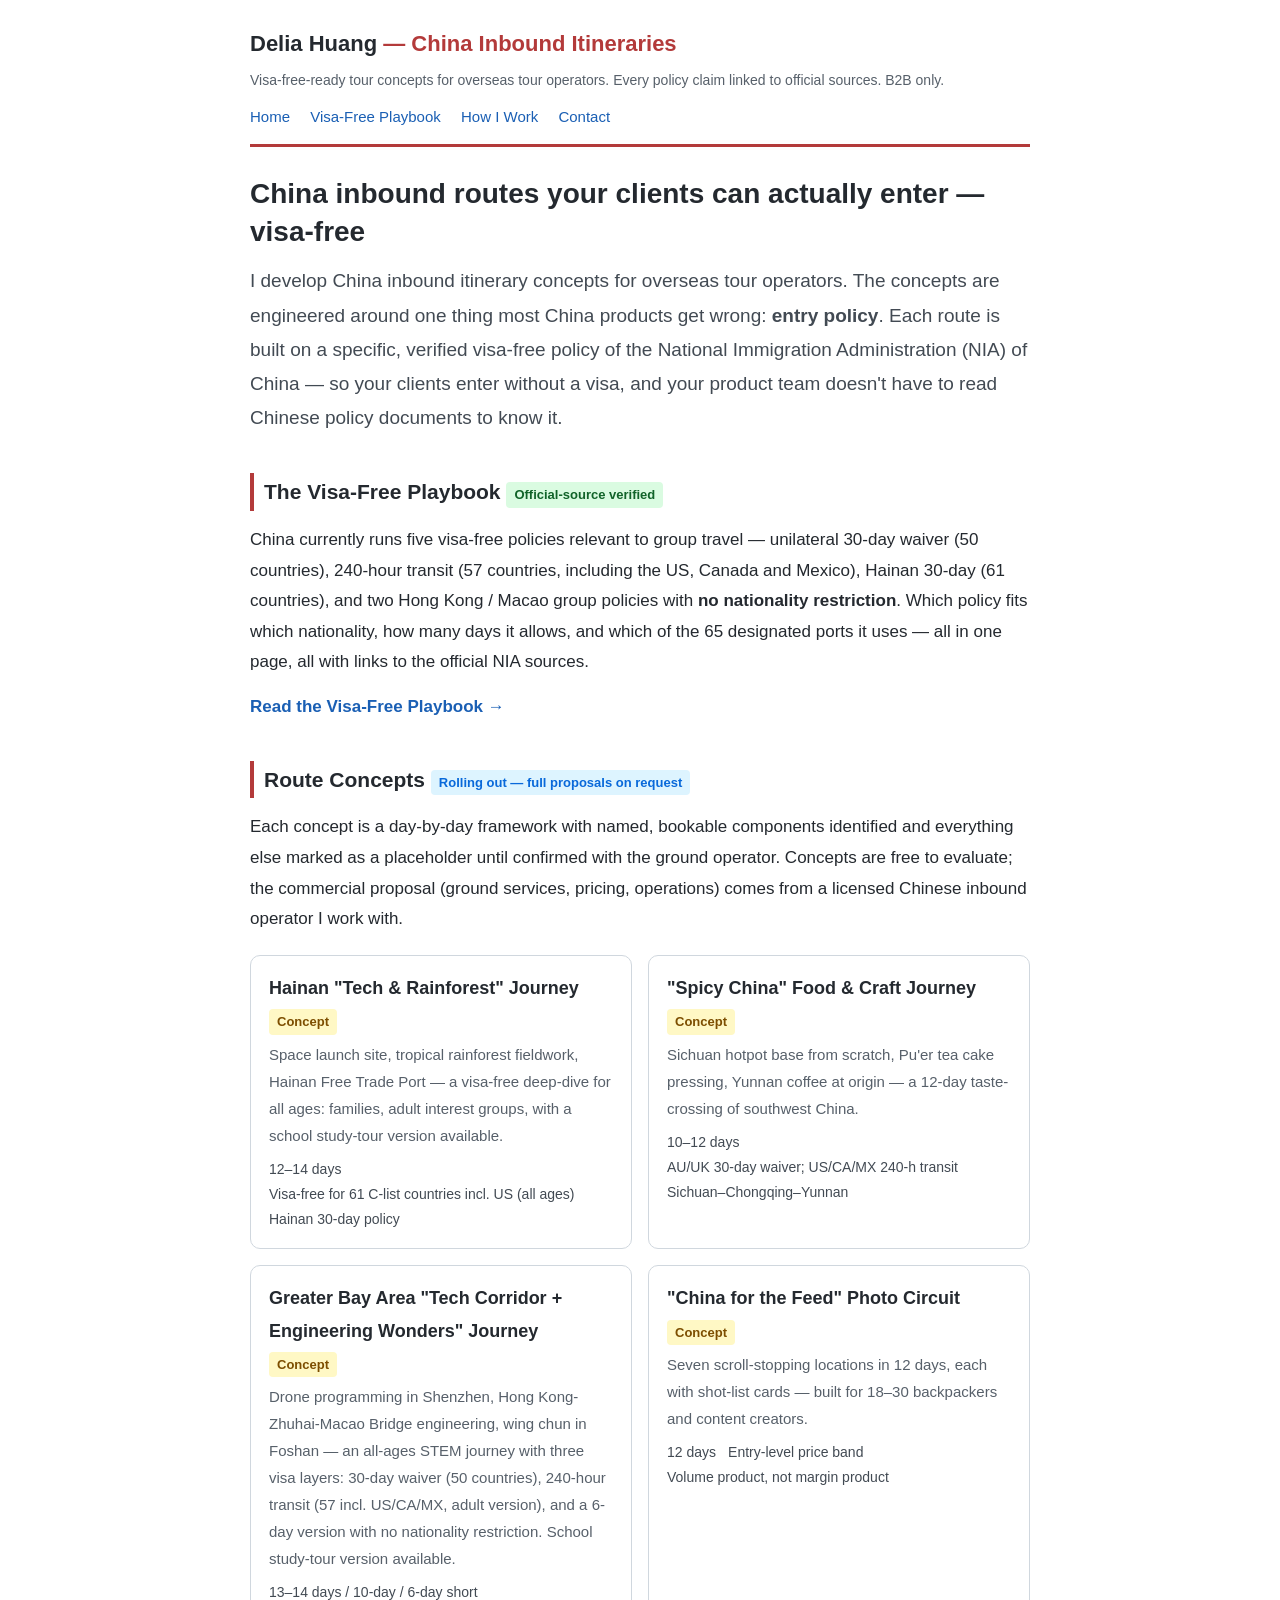
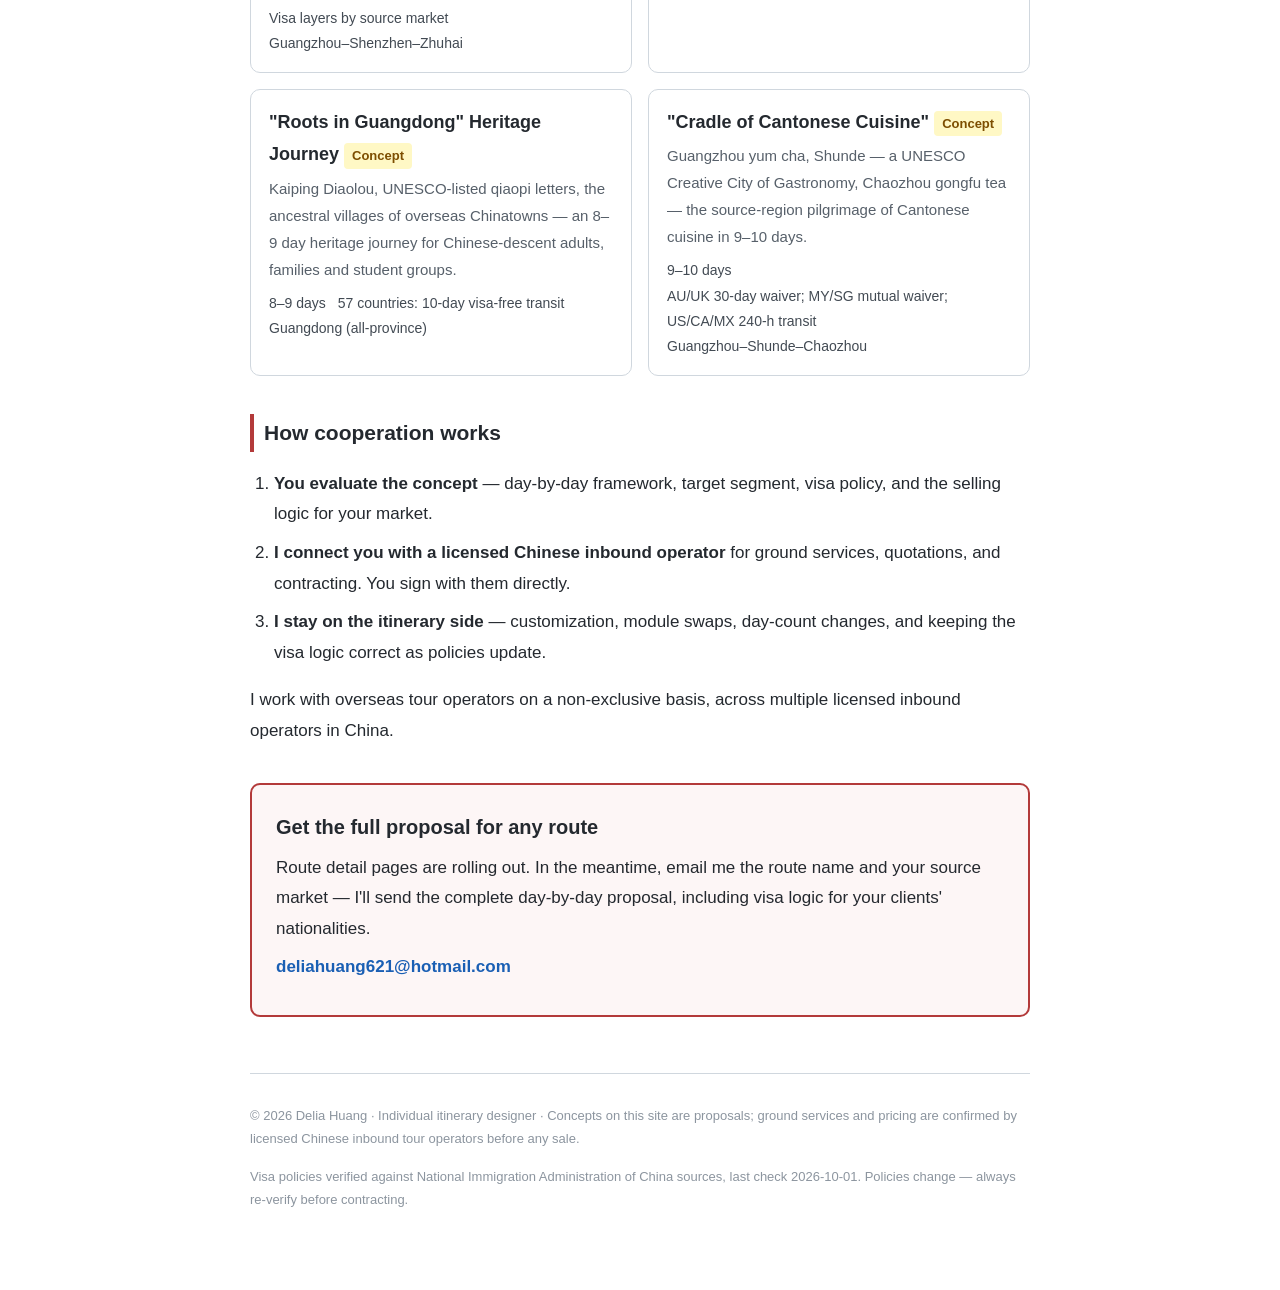
==== index.html @ 001671b5 "Routes 01/04 repositioned to all-age base products with school study-tour variants (three visa layer" ====
<!DOCTYPE html>
<html lang="en">
<head>
<meta charset="UTF-8">
<meta name="viewport" content="width=device-width, initial-scale=1">
<title>Delia Huang — China Inbound Itineraries | Visa-Free-Ready Tour Concepts for Overseas Tour Operators</title>
<meta name="description" content="China inbound tour concepts built on verified visa-free policies — study tours, food journeys, heritage trips. Designed by individual itinerary designer Delia Huang; ground services by licensed Chinese inbound operators. B2B only.">
<meta property="og:title" content="Delia Huang — China Inbound Itineraries">
<meta property="og:description" content="Visa-free-ready China tour concepts for overseas tour operators. Study camps, food journeys, heritage routes — every visa claim linked to official NIA sources.">
<meta property="og:type" content="website">
<meta property="og:url" content="https://deliahuang621-png.github.io/china-inbound-tours/">
<script type="application/ld+json">
{
  "@context": "https://schema.org",
  "@type": "WebSite",
  "name": "Delia Huang — China Inbound Itineraries",
  "url": "https://deliahuang621-png.github.io/china-inbound-tours/",
  "description": "China inbound tour concepts built on verified visa-free policies, for overseas tour operators. B2B only.",
  "inLanguage": "en",
  "author": {
    "@type": "Person",
    "name": "Delia Huang",
    "email": "mailto:deliahuang621@hotmail.com"
  }
}
</script>
<link rel="stylesheet" href="styles.css">
</head>
<body>
<header class="site-header">
  <div class="brand"><a href="index.html">Delia Huang <span class="accent">— China Inbound Itineraries</span></a></div>
  <div class="tagline">Visa-free-ready tour concepts for overseas tour operators. Every policy claim linked to official sources. B2B only.</div>
  <nav class="site-nav">
    <a href="index.html">Home</a>
    <a href="visa-free-playbook.html">Visa-Free Playbook</a>
    <a href="about.html">How I Work</a>
    <a href="contact.html">Contact</a>
  </nav>
</header>

<h1>China inbound routes your clients can actually enter — visa-free</h1>
<p class="lede">I develop China inbound itinerary concepts for overseas tour operators. The concepts are
engineered around one thing most China products get wrong: <strong>entry policy</strong>. Each route is built on a
specific, verified visa-free policy of the National Immigration Administration (NIA) of China — so your
clients enter without a visa, and your product team doesn't have to read Chinese policy
documents to know it.</p>

<h2>The Visa-Free Playbook <span class="badge verified">Official-source verified</span></h2>
<p>China currently runs five visa-free policies relevant to group travel — unilateral 30-day waiver (50 countries),
240-hour transit (57 countries, including the US, Canada and Mexico), Hainan 30-day (61 countries), and two
Hong Kong / Macao group policies with <strong>no nationality restriction</strong>. Which policy fits which nationality,
how many days it allows, and which of the 65 designated ports it uses — all in one page, all with links to
the official NIA sources.</p>
<p><a href="visa-free-playbook.html"><strong>Read the Visa-Free Playbook →</strong></a></p>

<h2>Route Concepts <span class="badge soon">Rolling out — full proposals on request</span></h2>
<p>Each concept is a day-by-day framework with named, bookable components identified and everything else marked
as a placeholder until confirmed with the ground operator. Concepts are free to evaluate; the commercial
proposal (ground services, pricing, operations) comes from a licensed Chinese inbound operator I work with.</p>

<div class="card-grid">
  <div class="route-card">
    <div class="title">Hainan "Tech & Rainforest" Journey <span class="badge concept">Concept</span></div>
    <div class="tagline">Space launch site, tropical rainforest fieldwork, Hainan Free Trade Port — a visa-free deep-dive for all ages: families, adult interest groups, with a school study-tour version available.</div>
    <div class="facts"><span>12–14 days</span><span>Visa-free for 61 C-list countries incl. US (all ages)</span><span>Hainan 30-day policy</span></div>
  </div>
  <div class="route-card">
    <div class="title">"Spicy China" Food & Craft Journey <span class="badge concept">Concept</span></div>
    <div class="tagline">Sichuan hotpot base from scratch, Pu'er tea cake pressing, Yunnan coffee at origin — a 12-day taste-crossing of southwest China.</div>
    <div class="facts"><span>10–12 days</span><span>AU/UK 30-day waiver; US/CA/MX 240-h transit</span><span>Sichuan–Chongqing–Yunnan</span></div>
  </div>
  <div class="route-card">
    <div class="title">Greater Bay Area "Tech Corridor + Engineering Wonders" Journey <span class="badge concept">Concept</span></div>
    <div class="tagline">Drone programming in Shenzhen, Hong Kong-Zhuhai-Macao Bridge engineering, wing chun in Foshan — an all-ages STEM journey with three visa layers: 30-day waiver (50 countries), 240-hour transit (57 incl. US/CA/MX, adult version), and a 6-day version with no nationality restriction. School study-tour version available.</div>
    <div class="facts"><span>13–14 days / 10-day / 6-day short</span><span>Visa layers by source market</span><span>Guangzhou–Shenzhen–Zhuhai</span></div>
  </div>
  <div class="route-card">
    <div class="title">"China for the Feed" Photo Circuit <span class="badge concept">Concept</span></div>
    <div class="tagline">Seven scroll-stopping locations in 12 days, each with shot-list cards — built for 18–30 backpackers and content creators.</div>
    <div class="facts"><span>12 days</span><span>Entry-level price band</span><span>Volume product, not margin product</span></div>
  </div>
  <div class="route-card">
    <div class="title">"Roots in Guangdong" Heritage Journey <span class="badge concept">Concept</span></div>
    <div class="tagline">Kaiping Diaolou, UNESCO-listed qiaopi letters, the ancestral villages of overseas Chinatowns — an 8–9 day heritage journey for Chinese-descent adults, families and student groups.</div>
    <div class="facts"><span>8–9 days</span><span>57 countries: 10-day visa-free transit</span><span>Guangdong (all-province)</span></div>
  </div>
  <div class="route-card">
    <div class="title">"Cradle of Cantonese Cuisine" <span class="badge concept">Concept</span></div>
    <div class="tagline">Guangzhou yum cha, Shunde — a UNESCO Creative City of Gastronomy, Chaozhou gongfu tea — the source-region pilgrimage of Cantonese cuisine in 9–10 days.</div>
    <div class="facts"><span>9–10 days</span><span>AU/UK 30-day waiver; MY/SG mutual waiver; US/CA/MX 240-h transit</span><span>Guangzhou–Shunde–Chaozhou</span></div>
  </div>
</div>

<h2>How cooperation works</h2>
<ol>
  <li><strong>You evaluate the concept</strong> — day-by-day framework, target segment, visa policy, and the selling logic for your market.</li>
  <li><strong>I connect you with a licensed Chinese inbound operator</strong> for ground services, quotations, and contracting. You sign with them directly.</li>
  <li><strong>I stay on the itinerary side</strong> — customization, module swaps, day-count changes, and keeping the visa logic correct as policies update.</li>
</ol>
<p>I work with overseas tour operators on a non-exclusive basis, across multiple licensed inbound operators in China.</p>

<div class="cta-band">
  <div class="cta-title">Get the full proposal for any route</div>
  <p>Route detail pages are rolling out. In the meantime, email me the route name and your source market —
  I'll send the complete day-by-day proposal, including visa logic for your clients' nationalities.</p>
  <p><strong><a href="mailto:deliahuang621@hotmail.com?subject=China%20route%20proposal%20request">deliahuang621@hotmail.com</a></strong></p>
</div>

<footer class="site-footer">
  <p>© 2026 Delia Huang · Individual itinerary designer · Concepts on this site are proposals; ground services and pricing are confirmed by licensed Chinese inbound tour operators before any sale.</p>
  <p>Visa policies verified against National Immigration Administration of China sources, last check 2026-10-01. Policies change — always re-verify before contracting.</p>
</footer>
</body>
</html>
---- styles.css ----
:root { color-scheme: light; }
* { box-sizing: border-box; }
body {
  max-width: 820px; margin: 0 auto; padding: 24px 20px 64px;
  font-family: -apple-system, "Segoe UI", Roboto, "Helvetica Neue", Arial, sans-serif;
  font-size: 17px; line-height: 1.8; color: #24292f; background: #fff;
}
a { color: #1a5fb4; text-decoration: none; }
a:hover { text-decoration: underline; }
.site-header { border-bottom: 3px solid #b33a3a; padding-bottom: 14px; margin-bottom: 28px; }
.site-header .brand { font-size: 22px; font-weight: 700; }
.site-header .brand a { color: #24292f; }
.site-header .brand .accent { color: #b33a3a; }
.site-header .tagline { color: #57606a; font-size: 14px; margin-top: 4px; }
.site-nav { margin-top: 10px; font-size: 15px; }
.site-nav a { margin-right: 16px; }
h1 { font-size: 28px; line-height: 1.35; margin: 0 0 10px; }
h2 { font-size: 21px; margin: 38px 0 12px; border-left: 4px solid #b33a3a; padding-left: 10px; }
h3 { font-size: 18px; margin: 28px 0 10px; }
p { margin: 14px 0; }
ul, ol { padding-left: 24px; }
li { margin: 8px 0; }
blockquote { margin: 16px 0; padding: 8px 16px; border-left: 4px solid #d0d7de; color: #57606a; background: #f6f8fa; }
blockquote p { margin: 6px 0; }
table { border-collapse: collapse; width: 100%; margin: 18px 0; font-size: 15px; display: block; overflow-x: auto; }
th, td { border: 1px solid #d0d7de; padding: 8px 10px; text-align: left; vertical-align: top; }
th { background: #f6f8fa; }
hr { border: none; border-top: 1px solid #d0d7de; margin: 32px 0; }
.meta { color: #57606a; font-size: 14px; margin: 4px 0 20px; }
.lede { font-size: 19px; color: #424a53; }
.badge { display: inline-block; font-size: 13px; border-radius: 4px; padding: 1px 8px; margin-right: 6px; }
.badge.concept { background: #fff8c5; color: #7d4e00; }
.badge.verified { background: #dafbe1; color: #116329; }
.badge.soon { background: #ddf4ff; color: #0969da; }
.card-grid { display: grid; grid-template-columns: repeat(auto-fill, minmax(340px, 1fr)); gap: 16px; margin: 20px 0; }
.route-card { border: 1px solid #d0d7de; border-radius: 10px; padding: 16px 18px; }
.route-card .title { font-size: 18px; font-weight: 700; margin-bottom: 4px; }
.route-card .tagline { color: #57606a; font-size: 15px; margin: 4px 0; }
.route-card .facts { font-size: 14px; color: #424a53; margin-top: 8px; }
.route-card .facts span { display: inline-block; margin-right: 12px; }
.cta-band { margin: 36px 0; padding: 24px; border: 2px solid #b33a3a; border-radius: 10px; background: #fdf6f6; }
.cta-band .cta-title { font-size: 20px; font-weight: 700; margin-bottom: 6px; }
.cta-band p { margin: 8px 0; }
.faq-item { border: 1px solid #d0d7de; border-radius: 8px; padding: 4px 18px 14px; margin: 16px 0; }
.faq-item h2 { border-left: none; padding-left: 0; margin: 14px 0 8px; font-size: 19px; }
.faq-source { font-size: 14px; color: #57606a; margin: 8px 0 0; }
.callout { margin: 18px 0; padding: 14px 18px; border-radius: 8px; background: #fff8c5; border: 1px solid #eac54f; font-size: 15px; }
.callout.red { background: #ffebe9; border-color: #ff8182; }
.signature { margin-top: 40px; padding-top: 16px; border-top: 1px solid #d0d7de; color: #57606a; }
.site-footer { margin-top: 56px; padding-top: 16px; border-top: 1px solid #d0d7de; color: #8c959f; font-size: 13px; }
@media (max-width: 640px) {
  body { font-size: 16px; }
  .card-grid { grid-template-columns: 1fr; }
}
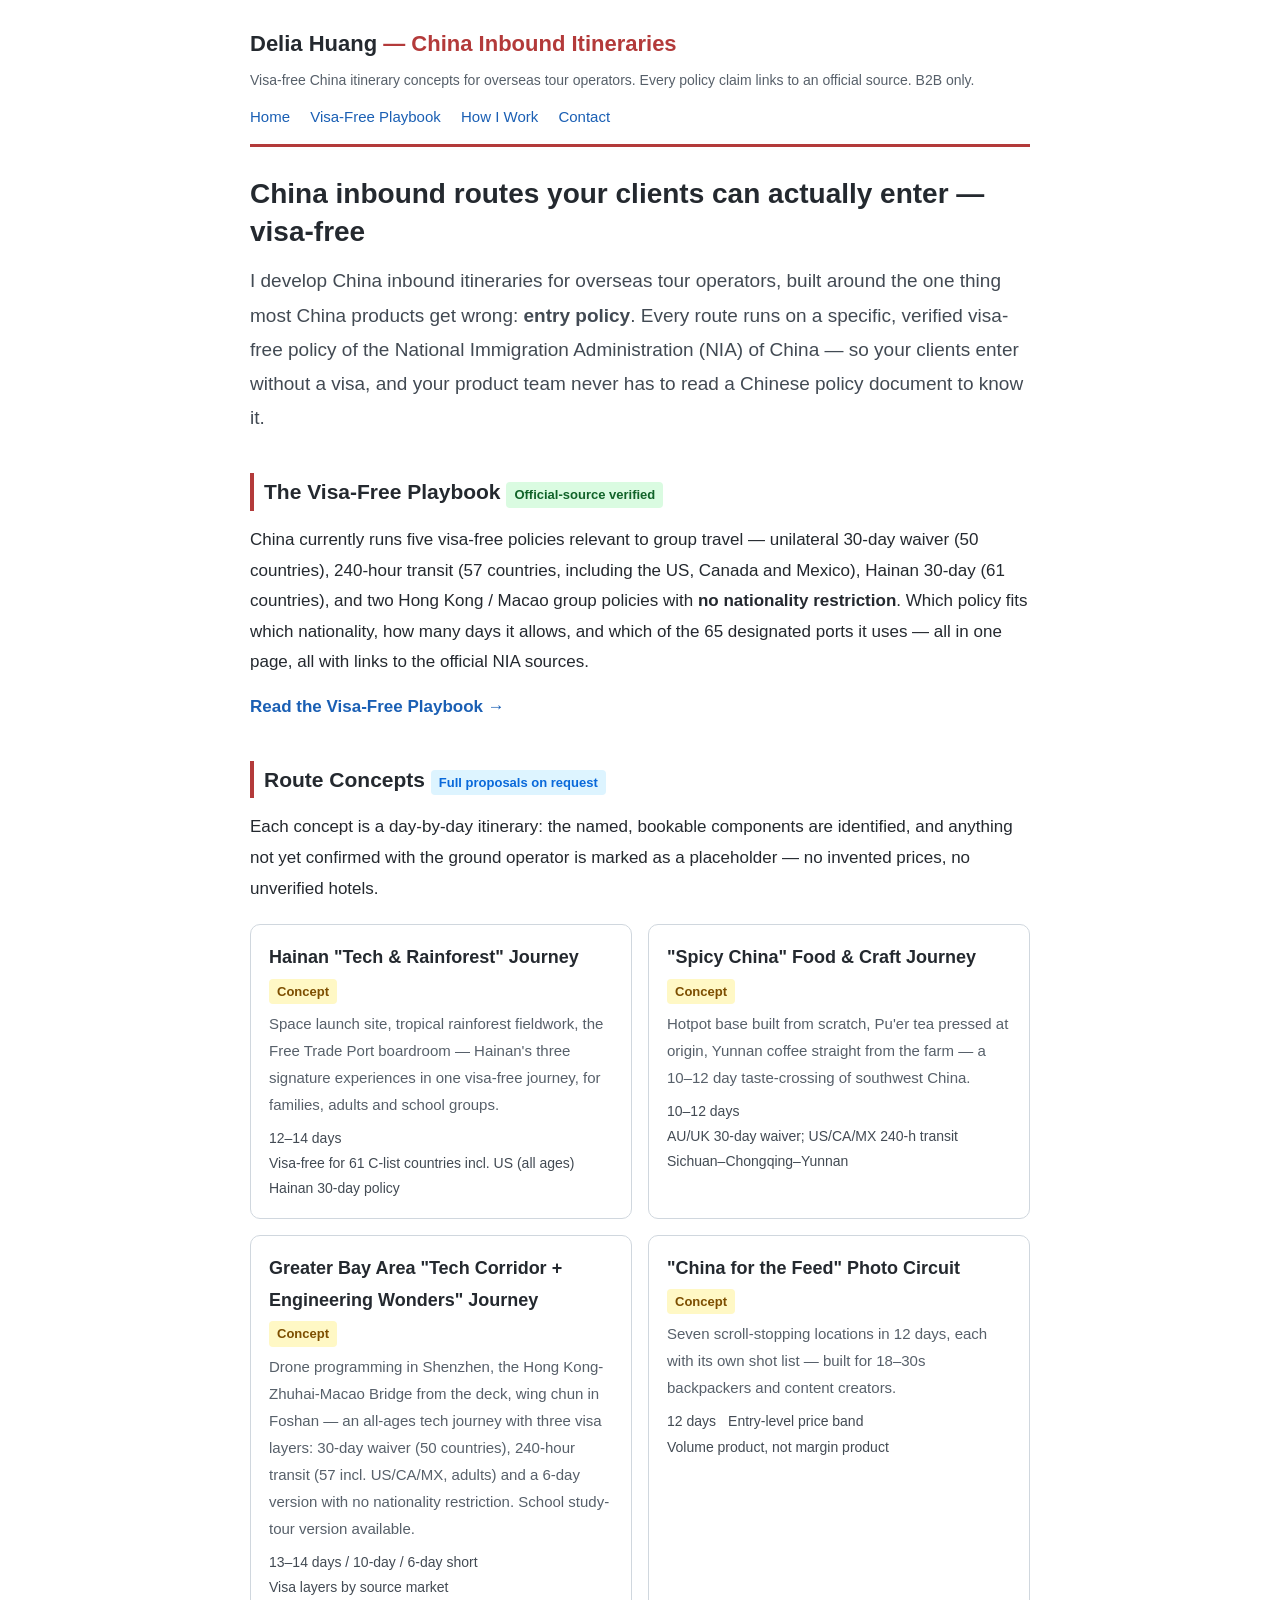
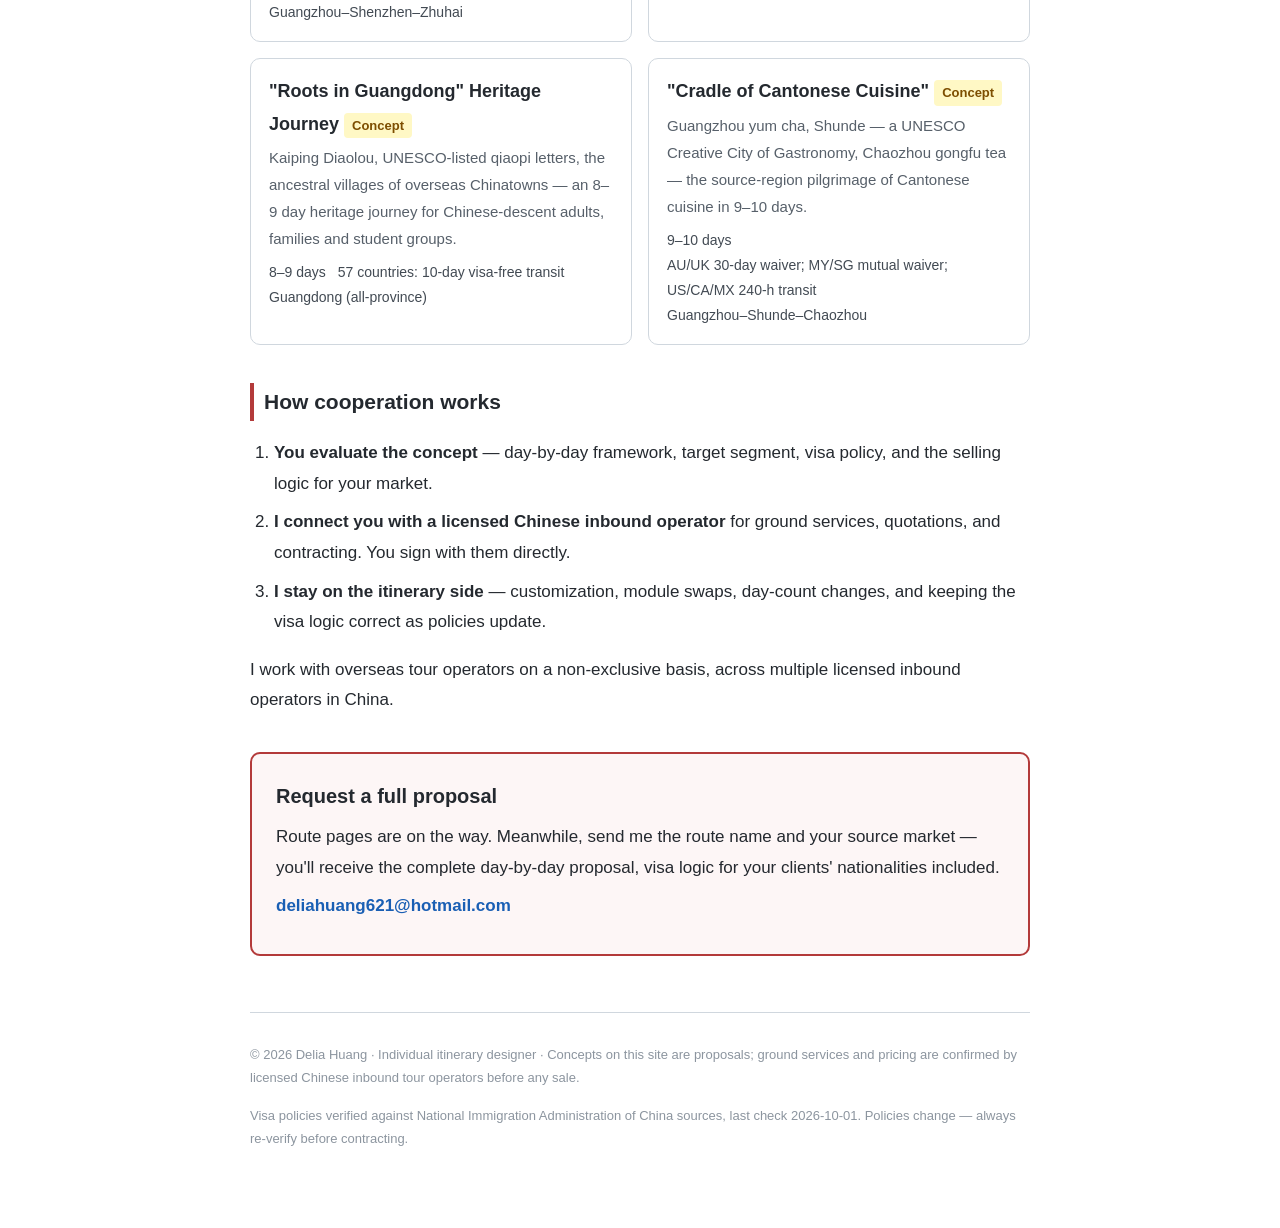
==== commit 26d26fa9: "Gate full country lists behind email request; copy pass aligned with overseas operator language (Int" ====
--- a/index.html
+++ b/index.html
@@ -6,7 +6,7 @@
 <title>Delia Huang — China Inbound Itineraries | Visa-Free-Ready Tour Concepts for Overseas Tour Operators</title>
 <meta name="description" content="China inbound tour concepts built on verified visa-free policies — study tours, food journeys, heritage trips. Designed by individual itinerary designer Delia Huang; ground services by licensed Chinese inbound operators. B2B only.">
 <meta property="og:title" content="Delia Huang — China Inbound Itineraries">
-<meta property="og:description" content="Visa-free-ready China tour concepts for overseas tour operators. Study camps, food journeys, heritage routes — every visa claim linked to official NIA sources.">
+<meta property="og:description" content="Visa-free-ready China tour concepts for overseas tour operators. Study tours, food journeys, heritage routes — every visa claim linked to official NIA sources.">
 <meta property="og:type" content="website">
 <meta property="og:url" content="https://deliahuang621-png.github.io/china-inbound-tours/">
 <script type="application/ld+json">
@@ -29,7 +29,7 @@
 <body>
 <header class="site-header">
   <div class="brand"><a href="index.html">Delia Huang <span class="accent">— China Inbound Itineraries</span></a></div>
-  <div class="tagline">Visa-free-ready tour concepts for overseas tour operators. Every policy claim linked to official sources. B2B only.</div>
+  <div class="tagline">Visa-free China itinerary concepts for overseas tour operators. Every policy claim links to an official source. B2B only.</div>
   <nav class="site-nav">
     <a href="index.html">Home</a>
     <a href="visa-free-playbook.html">Visa-Free Playbook</a>
@@ -39,11 +39,10 @@
 </header>
 
 <h1>China inbound routes your clients can actually enter — visa-free</h1>
-<p class="lede">I develop China inbound itinerary concepts for overseas tour operators. The concepts are
-engineered around one thing most China products get wrong: <strong>entry policy</strong>. Each route is built on a
-specific, verified visa-free policy of the National Immigration Administration (NIA) of China — so your
-clients enter without a visa, and your product team doesn't have to read Chinese policy
-documents to know it.</p>
+<p class="lede">I develop China inbound itineraries for overseas tour operators, built around the one thing
+most China products get wrong: <strong>entry policy</strong>. Every route runs on a specific, verified visa-free
+policy of the National Immigration Administration (NIA) of China — so your clients enter without a visa,
+and your product team never has to read a Chinese policy document to know it.</p>
 
 <h2>The Visa-Free Playbook <span class="badge verified">Official-source verified</span></h2>
 <p>China currently runs five visa-free policies relevant to group travel — unilateral 30-day waiver (50 countries),
@@ -53,30 +52,29 @@
 the official NIA sources.</p>
 <p><a href="visa-free-playbook.html"><strong>Read the Visa-Free Playbook →</strong></a></p>
 
-<h2>Route Concepts <span class="badge soon">Rolling out — full proposals on request</span></h2>
-<p>Each concept is a day-by-day framework with named, bookable components identified and everything else marked
-as a placeholder until confirmed with the ground operator. Concepts are free to evaluate; the commercial
-proposal (ground services, pricing, operations) comes from a licensed Chinese inbound operator I work with.</p>
+<h2>Route Concepts <span class="badge soon">Full proposals on request</span></h2>
+<p>Each concept is a day-by-day itinerary: the named, bookable components are identified, and anything not yet
+confirmed with the ground operator is marked as a placeholder — no invented prices, no unverified hotels.</p>
 
 <div class="card-grid">
   <div class="route-card">
     <div class="title">Hainan "Tech & Rainforest" Journey <span class="badge concept">Concept</span></div>
-    <div class="tagline">Space launch site, tropical rainforest fieldwork, Hainan Free Trade Port — a visa-free deep-dive for all ages: families, adult interest groups, with a school study-tour version available.</div>
+    <div class="tagline">Space launch site, tropical rainforest fieldwork, the Free Trade Port boardroom — Hainan's three signature experiences in one visa-free journey, for families, adults and school groups.</div>
     <div class="facts"><span>12–14 days</span><span>Visa-free for 61 C-list countries incl. US (all ages)</span><span>Hainan 30-day policy</span></div>
   </div>
   <div class="route-card">
     <div class="title">"Spicy China" Food & Craft Journey <span class="badge concept">Concept</span></div>
-    <div class="tagline">Sichuan hotpot base from scratch, Pu'er tea cake pressing, Yunnan coffee at origin — a 12-day taste-crossing of southwest China.</div>
+    <div class="tagline">Hotpot base built from scratch, Pu'er tea pressed at origin, Yunnan coffee straight from the farm — a 10–12 day taste-crossing of southwest China.</div>
     <div class="facts"><span>10–12 days</span><span>AU/UK 30-day waiver; US/CA/MX 240-h transit</span><span>Sichuan–Chongqing–Yunnan</span></div>
   </div>
   <div class="route-card">
     <div class="title">Greater Bay Area "Tech Corridor + Engineering Wonders" Journey <span class="badge concept">Concept</span></div>
-    <div class="tagline">Drone programming in Shenzhen, Hong Kong-Zhuhai-Macao Bridge engineering, wing chun in Foshan — an all-ages STEM journey with three visa layers: 30-day waiver (50 countries), 240-hour transit (57 incl. US/CA/MX, adult version), and a 6-day version with no nationality restriction. School study-tour version available.</div>
+    <div class="tagline">Drone programming in Shenzhen, the Hong Kong-Zhuhai-Macao Bridge from the deck, wing chun in Foshan — an all-ages tech journey with three visa layers: 30-day waiver (50 countries), 240-hour transit (57 incl. US/CA/MX, adults) and a 6-day version with no nationality restriction. School study-tour version available.</div>
     <div class="facts"><span>13–14 days / 10-day / 6-day short</span><span>Visa layers by source market</span><span>Guangzhou–Shenzhen–Zhuhai</span></div>
   </div>
   <div class="route-card">
     <div class="title">"China for the Feed" Photo Circuit <span class="badge concept">Concept</span></div>
-    <div class="tagline">Seven scroll-stopping locations in 12 days, each with shot-list cards — built for 18–30 backpackers and content creators.</div>
+    <div class="tagline">Seven scroll-stopping locations in 12 days, each with its own shot list — built for 18–30s backpackers and content creators.</div>
     <div class="facts"><span>12 days</span><span>Entry-level price band</span><span>Volume product, not margin product</span></div>
   </div>
   <div class="route-card">
@@ -100,9 +98,9 @@
 <p>I work with overseas tour operators on a non-exclusive basis, across multiple licensed inbound operators in China.</p>
 
 <div class="cta-band">
-  <div class="cta-title">Get the full proposal for any route</div>
-  <p>Route detail pages are rolling out. In the meantime, email me the route name and your source market —
-  I'll send the complete day-by-day proposal, including visa logic for your clients' nationalities.</p>
+  <div class="cta-title">Request a full proposal</div>
+  <p>Route pages are on the way. Meanwhile, send me the route name and your source market — you'll receive the
+  complete day-by-day proposal, visa logic for your clients' nationalities included.</p>
   <p><strong><a href="mailto:deliahuang621@hotmail.com?subject=China%20route%20proposal%20request">deliahuang621@hotmail.com</a></strong></p>
 </div>
 
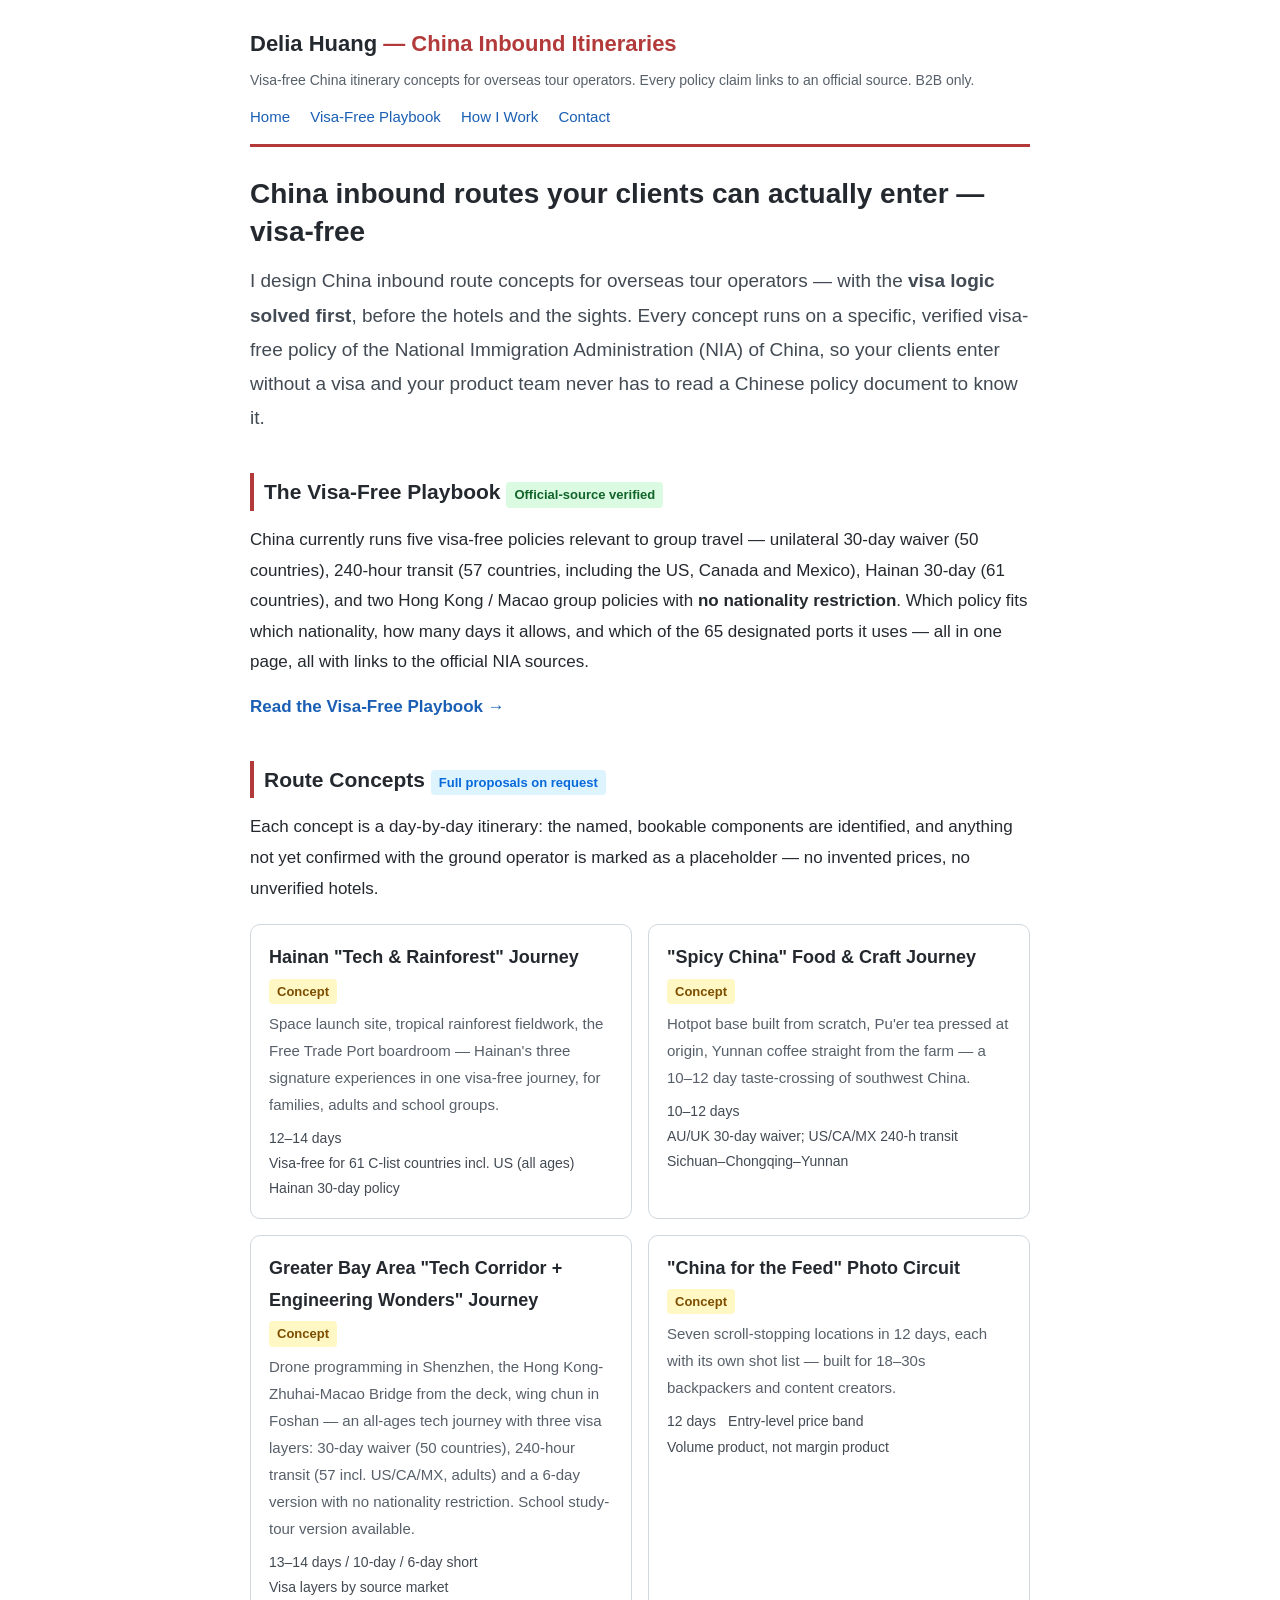
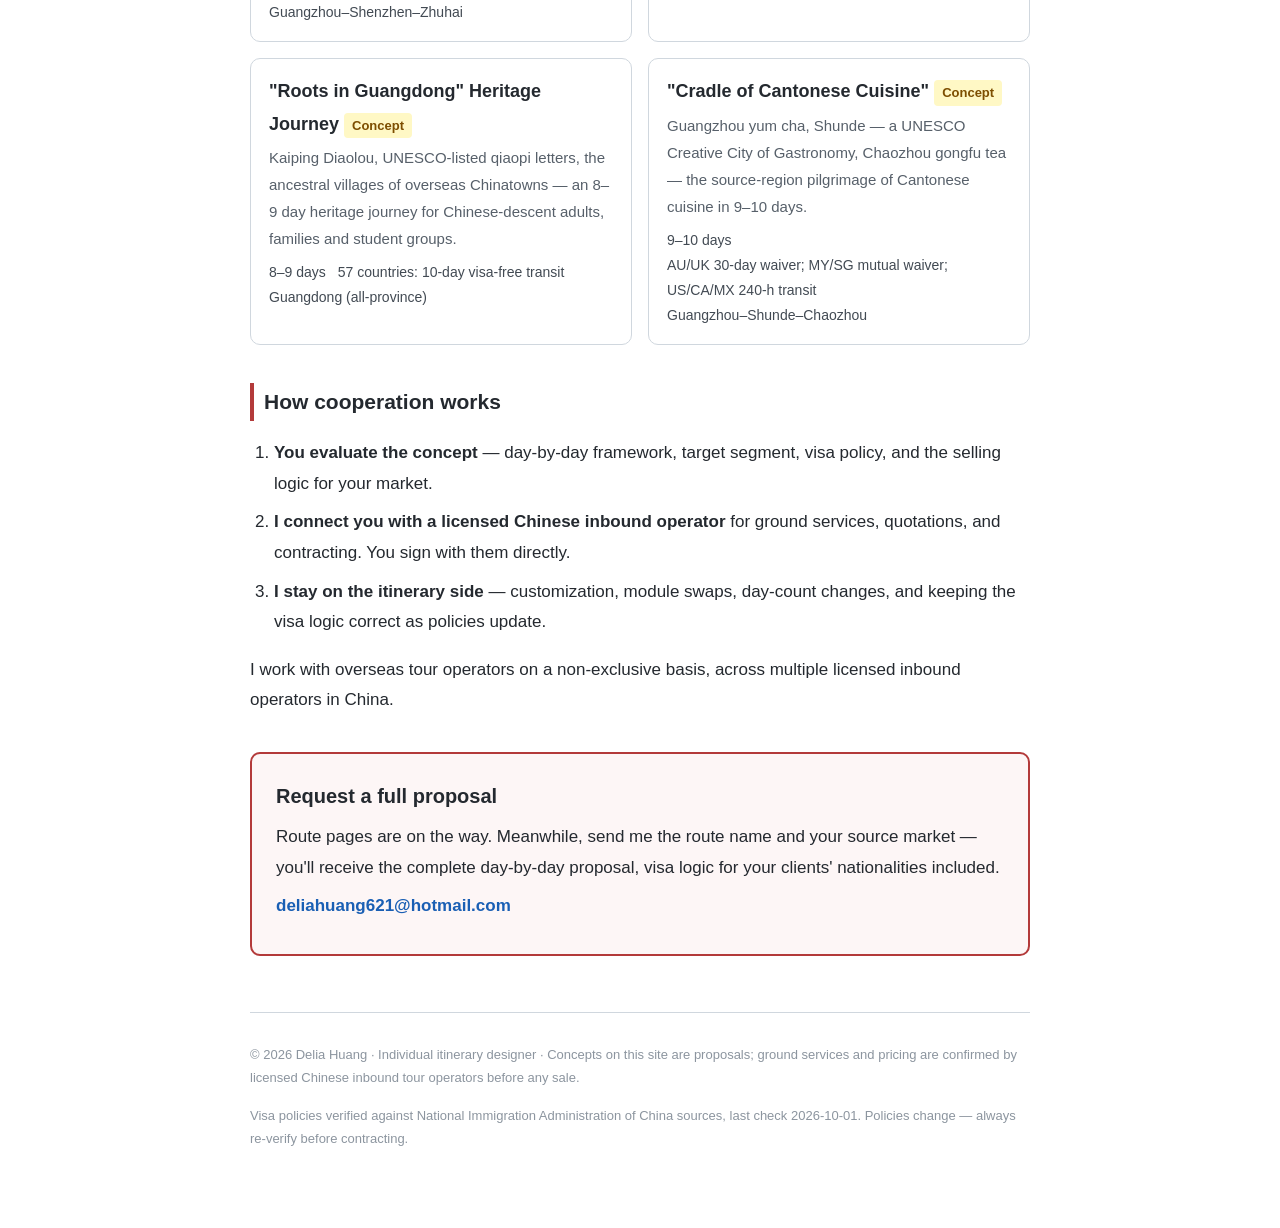
==== commit 29a598e7: "Homepage lede: B version — design route concepts, visa logic solved first" ====
--- a/index.html
+++ b/index.html
@@ -39,10 +39,10 @@
 </header>
 
 <h1>China inbound routes your clients can actually enter — visa-free</h1>
-<p class="lede">I develop China inbound itineraries for overseas tour operators, built around the one thing
-most China products get wrong: <strong>entry policy</strong>. Every route runs on a specific, verified visa-free
-policy of the National Immigration Administration (NIA) of China — so your clients enter without a visa,
-and your product team never has to read a Chinese policy document to know it.</p>
+<p class="lede">I design China inbound route concepts for overseas tour operators — with the
+<strong>visa logic solved first</strong>, before the hotels and the sights. Every concept runs on a
+specific, verified visa-free policy of the National Immigration Administration (NIA) of China, so your
+clients enter without a visa and your product team never has to read a Chinese policy document to know it.</p>
 
 <h2>The Visa-Free Playbook <span class="badge verified">Official-source verified</span></h2>
 <p>China currently runs five visa-free policies relevant to group travel — unilateral 30-day waiver (50 countries),
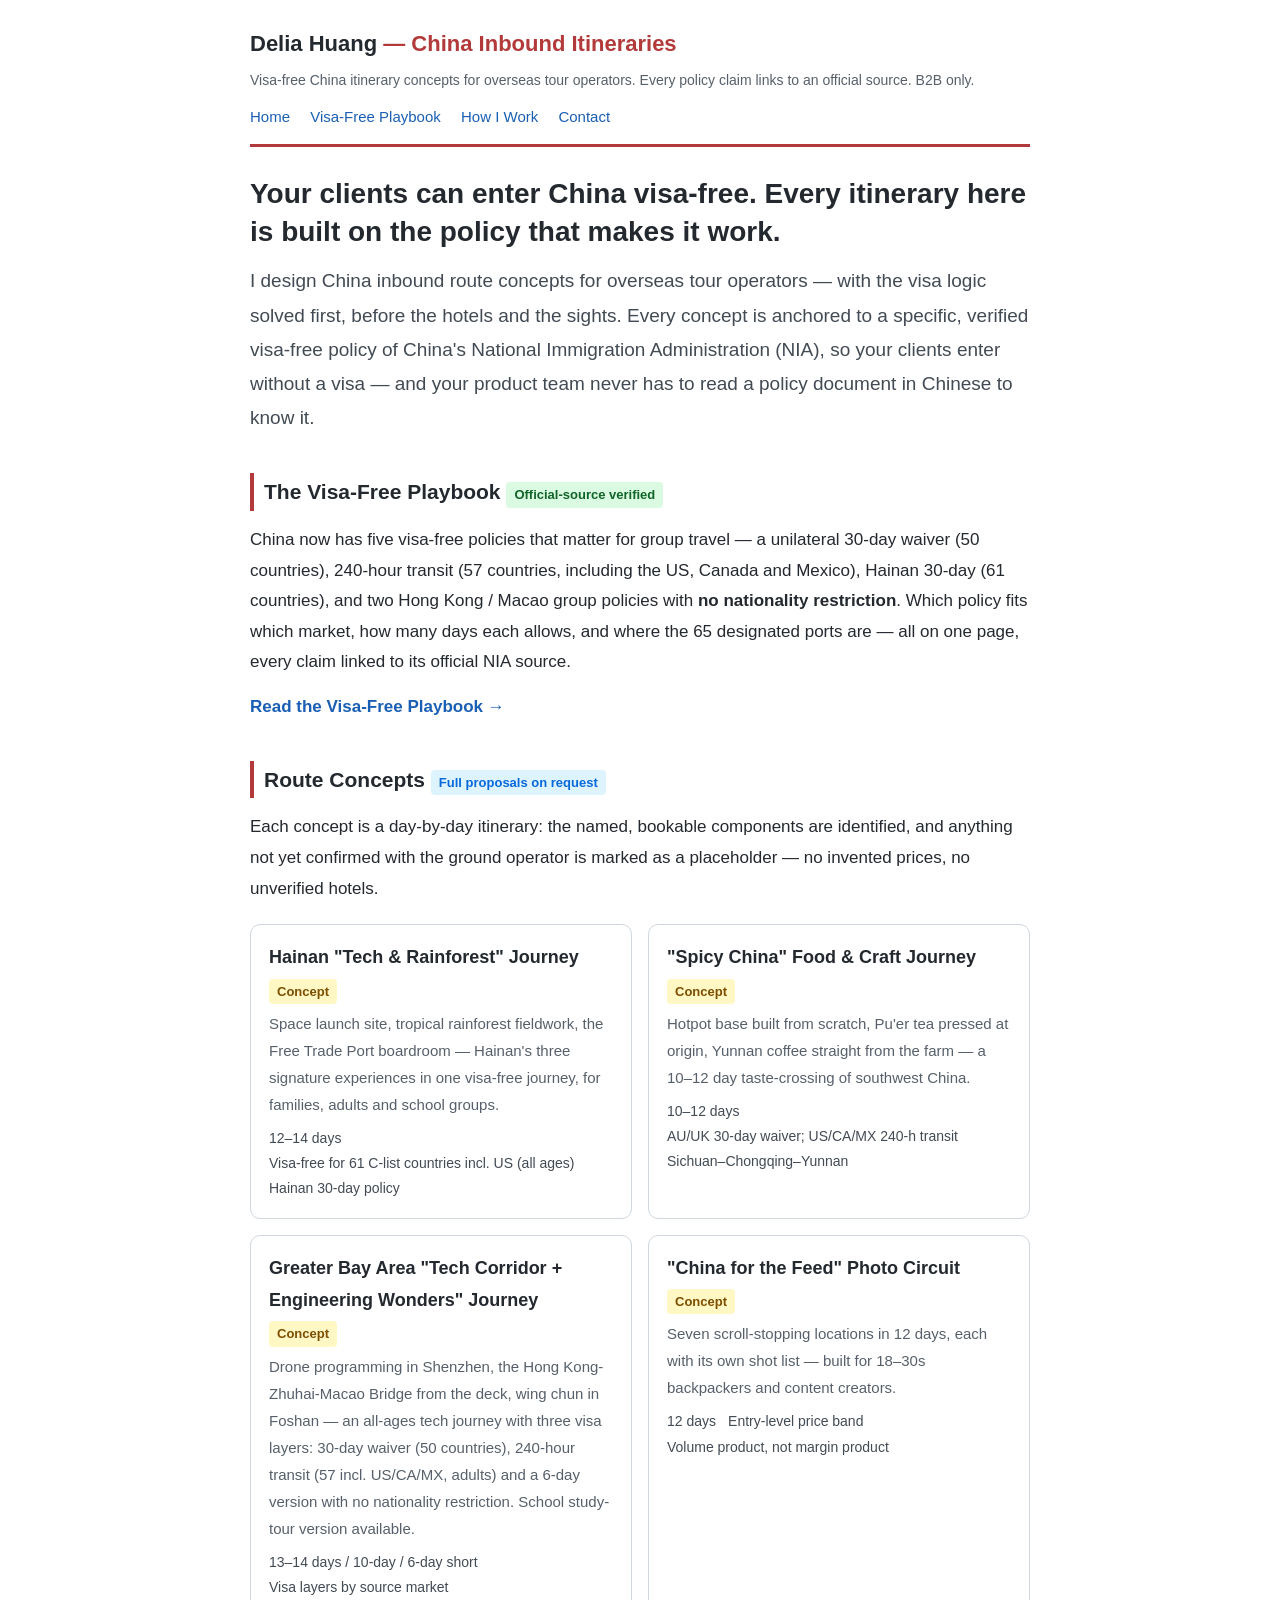
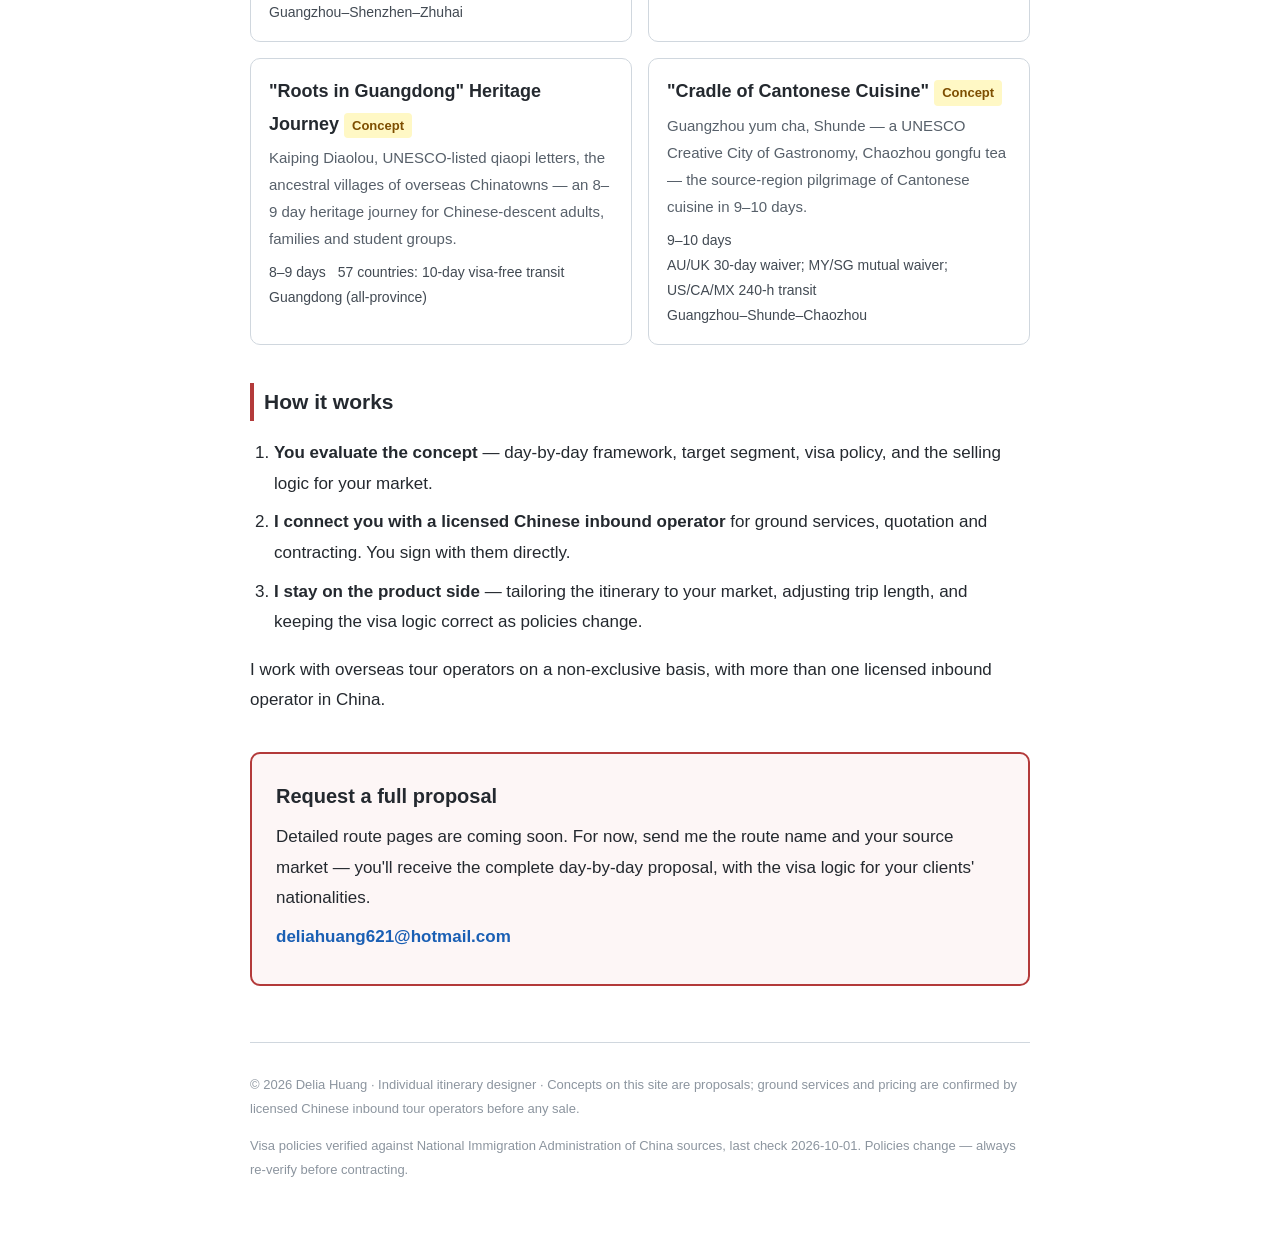
==== commit 28df7d13: "Chinglish audit vs TUI/Intrepid/Trafalgar/G Adventures/EF/WorldStrides copy; nationality cells reduc" ====
--- a/index.html
+++ b/index.html
@@ -3,7 +3,7 @@
 <head>
 <meta charset="UTF-8">
 <meta name="viewport" content="width=device-width, initial-scale=1">
-<title>Delia Huang — China Inbound Itineraries | Visa-Free-Ready Tour Concepts for Overseas Tour Operators</title>
+<title>Delia Huang — China Inbound Itineraries | Visa-Free China Itinerary Concepts for Overseas Tour Operators</title>
 <meta name="description" content="China inbound tour concepts built on verified visa-free policies — study tours, food journeys, heritage trips. Designed by individual itinerary designer Delia Huang; ground services by licensed Chinese inbound operators. B2B only.">
 <meta property="og:title" content="Delia Huang — China Inbound Itineraries">
 <meta property="og:description" content="Visa-free-ready China tour concepts for overseas tour operators. Study tours, food journeys, heritage routes — every visa claim linked to official NIA sources.">
@@ -38,18 +38,18 @@
   </nav>
 </header>
 
-<h1>China inbound routes your clients can actually enter — visa-free</h1>
-<p class="lede">I design China inbound route concepts for overseas tour operators — with the
-<strong>visa logic solved first</strong>, before the hotels and the sights. Every concept runs on a
-specific, verified visa-free policy of the National Immigration Administration (NIA) of China, so your
-clients enter without a visa and your product team never has to read a Chinese policy document to know it.</p>
+<h1>Your clients can enter China visa-free. Every itinerary here is built on the policy that makes it work.</h1>
+<p class="lede">I design China inbound route concepts for overseas tour operators — with the visa logic
+solved first, before the hotels and the sights. Every concept is anchored to a specific, verified visa-free
+policy of China's National Immigration Administration (NIA), so your clients enter without a visa — and your
+product team never has to read a policy document in Chinese to know it.</p>
 
 <h2>The Visa-Free Playbook <span class="badge verified">Official-source verified</span></h2>
-<p>China currently runs five visa-free policies relevant to group travel — unilateral 30-day waiver (50 countries),
+<p>China now has five visa-free policies that matter for group travel — a unilateral 30-day waiver (50 countries),
 240-hour transit (57 countries, including the US, Canada and Mexico), Hainan 30-day (61 countries), and two
-Hong Kong / Macao group policies with <strong>no nationality restriction</strong>. Which policy fits which nationality,
-how many days it allows, and which of the 65 designated ports it uses — all in one page, all with links to
-the official NIA sources.</p>
+Hong Kong / Macao group policies with <strong>no nationality restriction</strong>. Which policy fits which market,
+how many days each allows, and where the 65 designated ports are — all on one page, every claim linked to
+its official NIA source.</p>
 <p><a href="visa-free-playbook.html"><strong>Read the Visa-Free Playbook →</strong></a></p>
 
 <h2>Route Concepts <span class="badge soon">Full proposals on request</span></h2>
@@ -89,18 +89,18 @@
   </div>
 </div>
 
-<h2>How cooperation works</h2>
+<h2>How it works</h2>
 <ol>
   <li><strong>You evaluate the concept</strong> — day-by-day framework, target segment, visa policy, and the selling logic for your market.</li>
-  <li><strong>I connect you with a licensed Chinese inbound operator</strong> for ground services, quotations, and contracting. You sign with them directly.</li>
-  <li><strong>I stay on the itinerary side</strong> — customization, module swaps, day-count changes, and keeping the visa logic correct as policies update.</li>
+  <li><strong>I connect you with a licensed Chinese inbound operator</strong> for ground services, quotation and contracting. You sign with them directly.</li>
+  <li><strong>I stay on the product side</strong> — tailoring the itinerary to your market, adjusting trip length, and keeping the visa logic correct as policies change.</li>
 </ol>
-<p>I work with overseas tour operators on a non-exclusive basis, across multiple licensed inbound operators in China.</p>
+<p>I work with overseas tour operators on a non-exclusive basis, with more than one licensed inbound operator in China.</p>
 
 <div class="cta-band">
   <div class="cta-title">Request a full proposal</div>
-  <p>Route pages are on the way. Meanwhile, send me the route name and your source market — you'll receive the
-  complete day-by-day proposal, visa logic for your clients' nationalities included.</p>
+  <p>Detailed route pages are coming soon. For now, send me the route name and your source market — you'll
+  receive the complete day-by-day proposal, with the visa logic for your clients' nationalities.</p>
   <p><strong><a href="mailto:deliahuang621@hotmail.com?subject=China%20route%20proposal%20request">deliahuang621@hotmail.com</a></strong></p>
 </div>
 
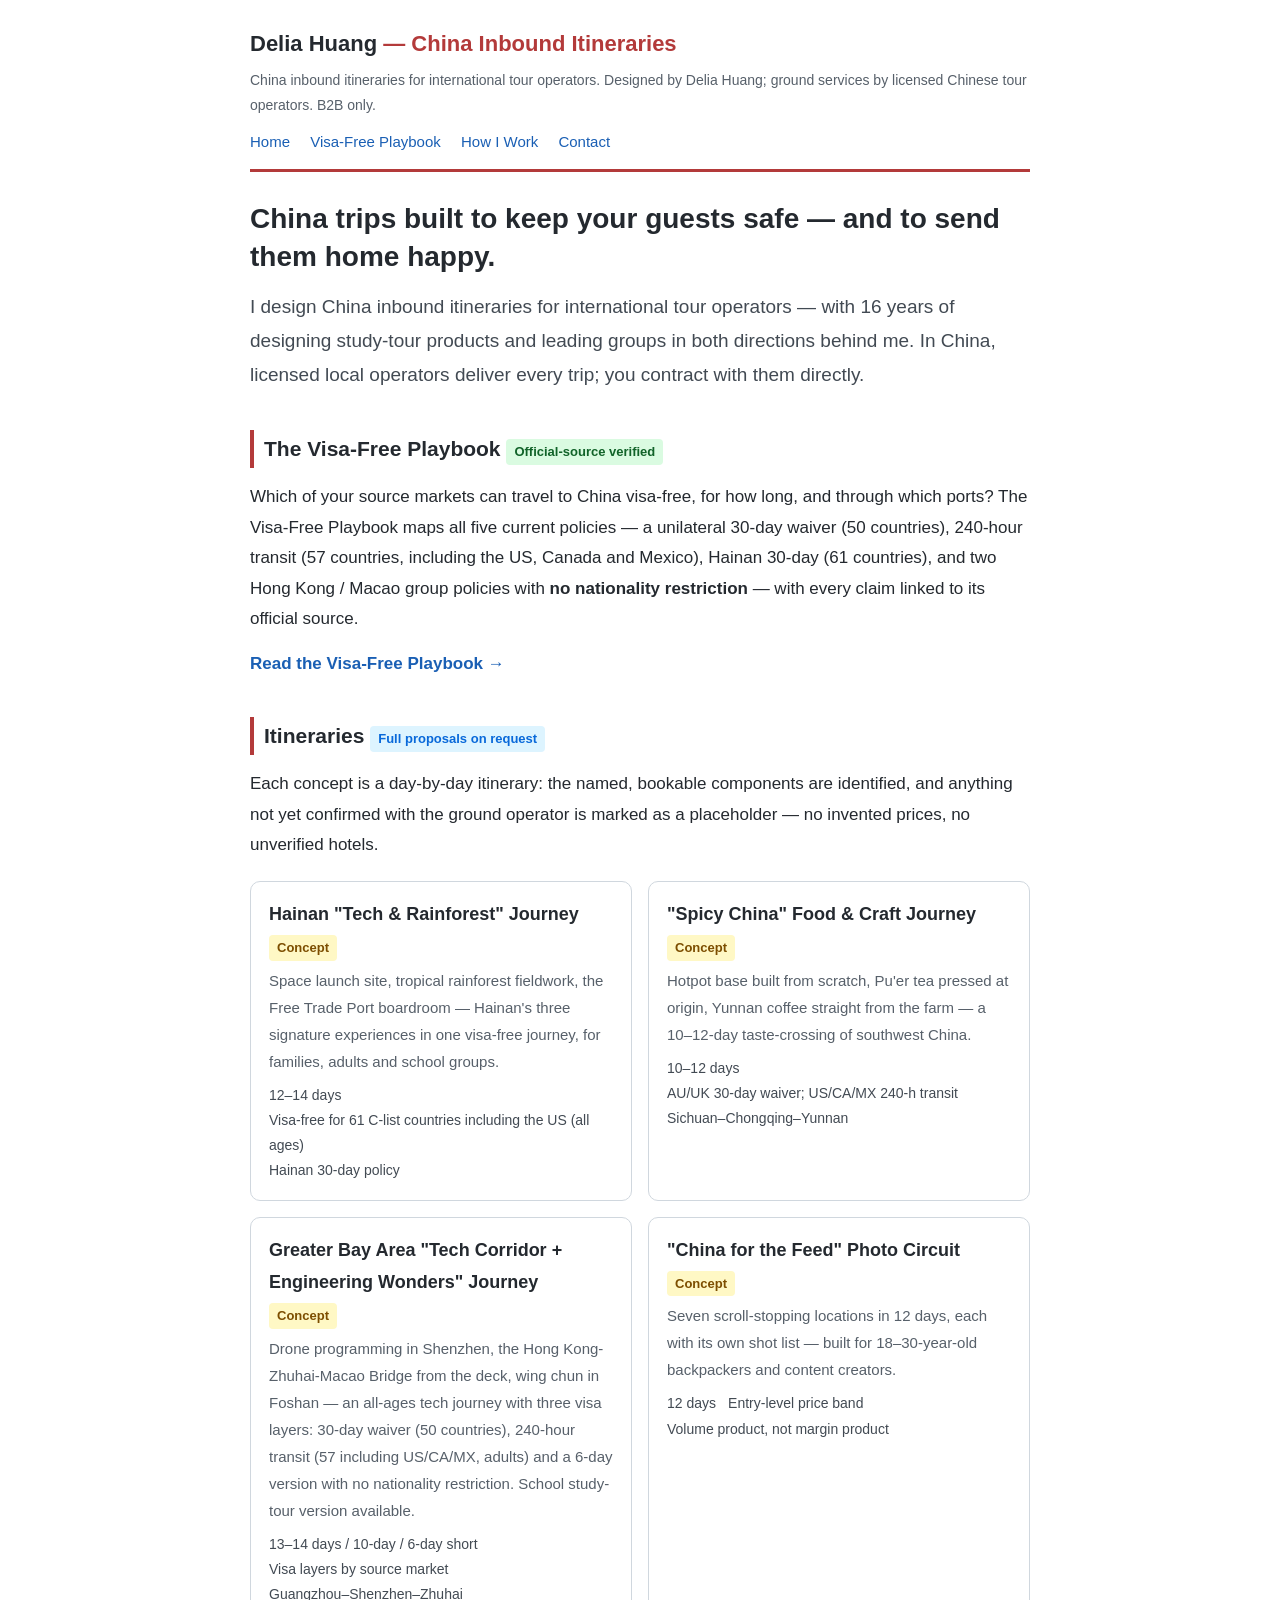
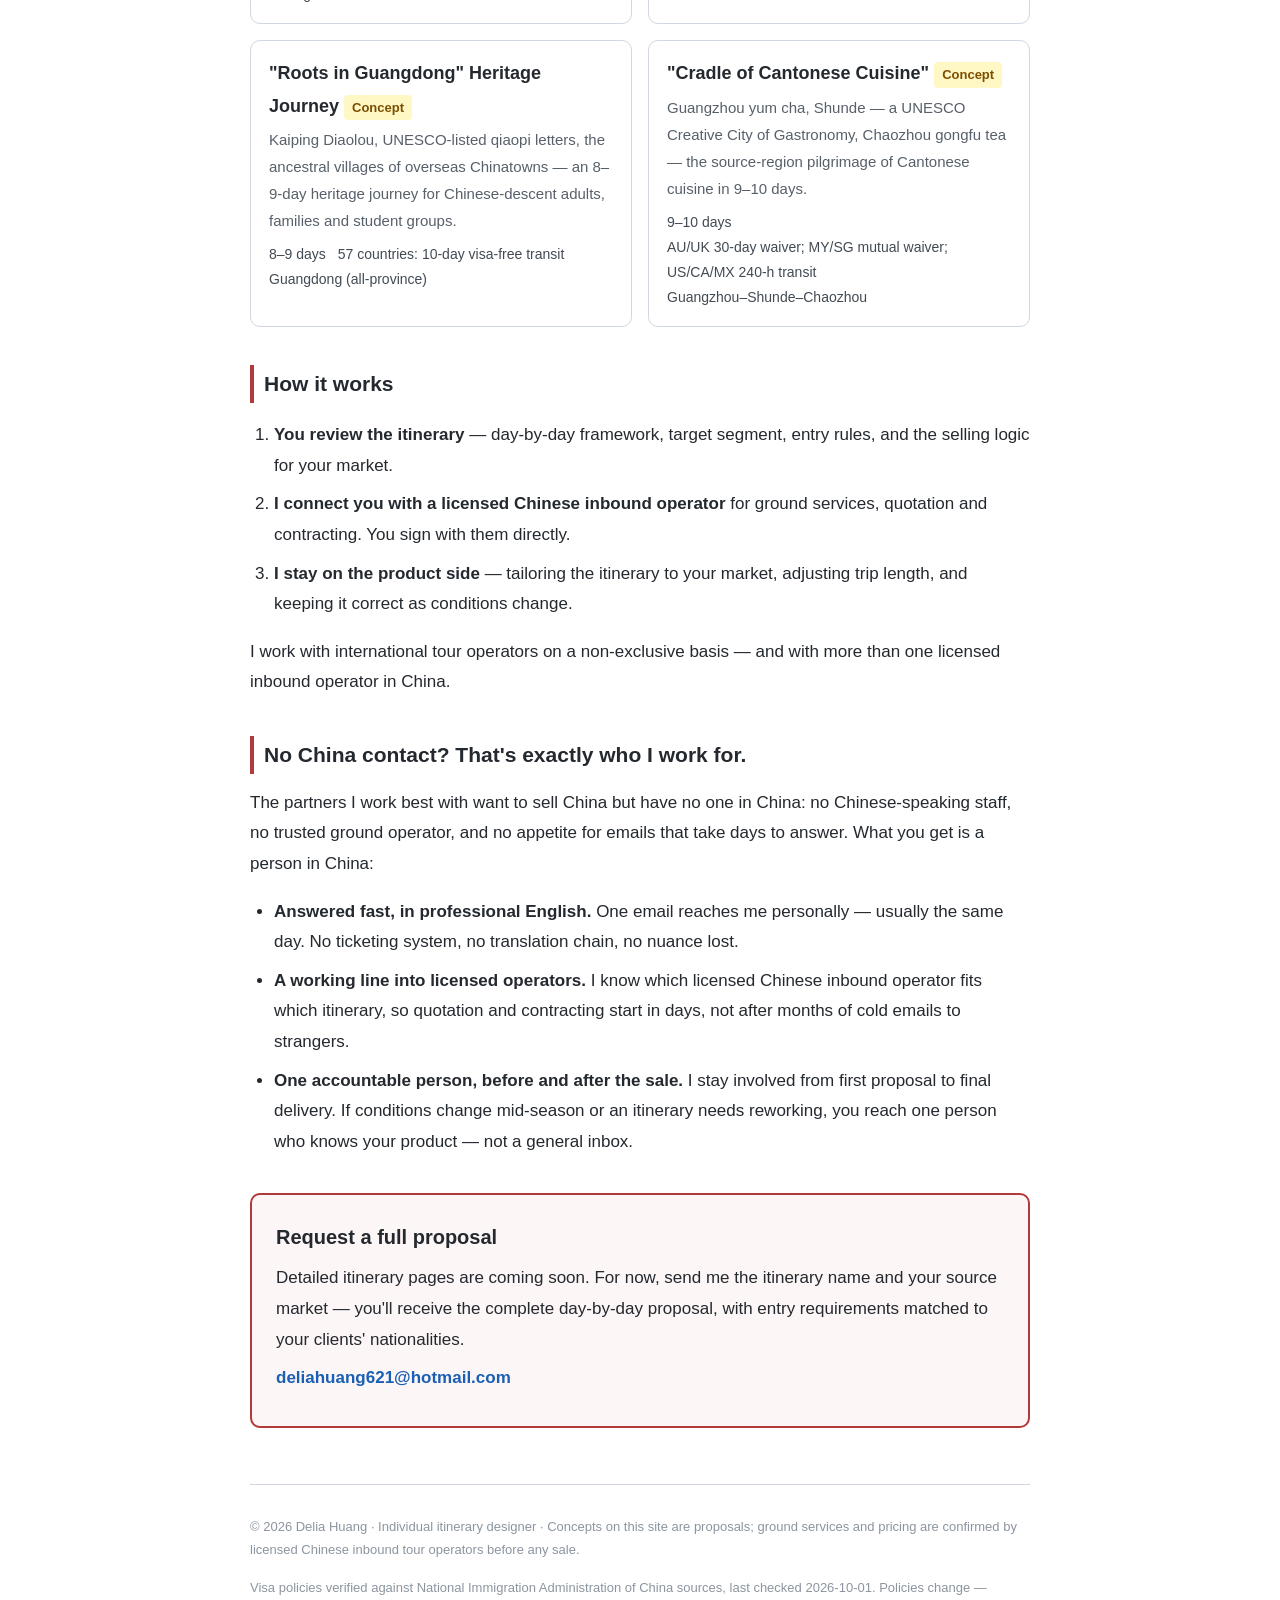
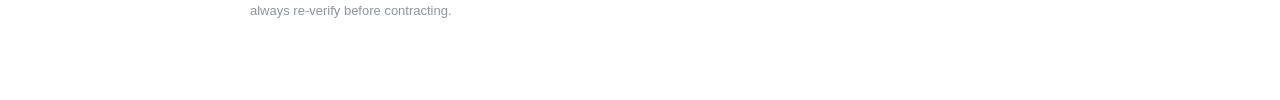
==== commit 6283024d: "Reposition site: designer-led value prop, bridge role, terminology & grammar pass - H1/lede rebuilt " ====
--- a/index.html
+++ b/index.html
@@ -3,10 +3,10 @@
 <head>
 <meta charset="UTF-8">
 <meta name="viewport" content="width=device-width, initial-scale=1">
-<title>Delia Huang — China Inbound Itineraries | Visa-Free China Itinerary Concepts for Overseas Tour Operators</title>
-<meta name="description" content="China inbound tour concepts built on verified visa-free policies — study tours, food journeys, heritage trips. Designed by individual itinerary designer Delia Huang; ground services by licensed Chinese inbound operators. B2B only.">
+<title>Delia Huang — China Inbound Itineraries | Visa-Free China Itinerary for International Tour Operators</title>
+<meta name="description" content="Visa-free China inbound itineraries for international tour operators — food journeys, heritage trips, photo circuits — designed by Delia Huang, 16 years designing and personally leading study-tour groups; ground services by licensed Chinese inbound operators. B2B only.">
 <meta property="og:title" content="Delia Huang — China Inbound Itineraries">
-<meta property="og:description" content="Visa-free-ready China tour concepts for overseas tour operators. Study tours, food journeys, heritage routes — every visa claim linked to official NIA sources.">
+<meta property="og:description" content="Visa-free-ready China itineraries for international tour operators. Food journeys, heritage trips — every entry-rule claim linked to official NIA sources.">
 <meta property="og:type" content="website">
 <meta property="og:url" content="https://deliahuang621-png.github.io/china-inbound-tours/">
 <script type="application/ld+json">
@@ -15,7 +15,7 @@
   "@type": "WebSite",
   "name": "Delia Huang — China Inbound Itineraries",
   "url": "https://deliahuang621-png.github.io/china-inbound-tours/",
-  "description": "China inbound tour concepts built on verified visa-free policies, for overseas tour operators. B2B only.",
+  "description": "China inbound itineraries for international tour operators; entry rules verified against official visa-free policy sources. B2B only.",
   "inLanguage": "en",
   "author": {
     "@type": "Person",
@@ -29,7 +29,7 @@
 <body>
 <header class="site-header">
   <div class="brand"><a href="index.html">Delia Huang <span class="accent">— China Inbound Itineraries</span></a></div>
-  <div class="tagline">Visa-free China itinerary concepts for overseas tour operators. Every policy claim links to an official source. B2B only.</div>
+  <div class="tagline">China inbound itineraries for international tour operators. Designed by Delia Huang; ground services by licensed Chinese tour operators. B2B only.</div>
   <nav class="site-nav">
     <a href="index.html">Home</a>
     <a href="visa-free-playbook.html">Visa-Free Playbook</a>
@@ -38,51 +38,50 @@
   </nav>
 </header>
 
-<h1>Your clients can enter China visa-free. Every itinerary here is built on the policy that makes it work.</h1>
-<p class="lede">I design China inbound route concepts for overseas tour operators — with the visa logic
-solved first, before the hotels and the sights. Every concept is anchored to a specific, verified visa-free
-policy of China's National Immigration Administration (NIA), so your clients enter without a visa — and your
-product team never has to read a policy document in Chinese to know it.</p>
+<h1>China trips built to keep your guests safe — and to send them home happy.</h1>
+<p class="lede">I design China inbound itineraries for international tour operators — with 16 years of
+designing study-tour products and leading groups in both directions behind me. In China, licensed local
+operators deliver every trip; you contract with them directly.</p>
 
 <h2>The Visa-Free Playbook <span class="badge verified">Official-source verified</span></h2>
-<p>China now has five visa-free policies that matter for group travel — a unilateral 30-day waiver (50 countries),
-240-hour transit (57 countries, including the US, Canada and Mexico), Hainan 30-day (61 countries), and two
-Hong Kong / Macao group policies with <strong>no nationality restriction</strong>. Which policy fits which market,
-how many days each allows, and where the 65 designated ports are — all on one page, every claim linked to
-its official NIA source.</p>
+<p>Which of your source markets can travel to China visa-free, for how long, and through which ports?
+The Visa-Free Playbook maps all five current policies — a unilateral 30-day waiver (50 countries),
+240-hour transit (57 countries, including the US, Canada and Mexico), Hainan 30-day (61 countries), and
+two Hong Kong / Macao group policies with <strong>no nationality restriction</strong> — with every claim
+linked to its official source.</p>
 <p><a href="visa-free-playbook.html"><strong>Read the Visa-Free Playbook →</strong></a></p>
 
-<h2>Route Concepts <span class="badge soon">Full proposals on request</span></h2>
+<h2>Itineraries <span class="badge soon">Full proposals on request</span></h2>
 <p>Each concept is a day-by-day itinerary: the named, bookable components are identified, and anything not yet
 confirmed with the ground operator is marked as a placeholder — no invented prices, no unverified hotels.</p>
 
 <div class="card-grid">
-  <div class="route-card">
+  <div class="itinerary-card">
     <div class="title">Hainan "Tech & Rainforest" Journey <span class="badge concept">Concept</span></div>
     <div class="tagline">Space launch site, tropical rainforest fieldwork, the Free Trade Port boardroom — Hainan's three signature experiences in one visa-free journey, for families, adults and school groups.</div>
-    <div class="facts"><span>12–14 days</span><span>Visa-free for 61 C-list countries incl. US (all ages)</span><span>Hainan 30-day policy</span></div>
+    <div class="facts"><span>12–14 days</span><span>Visa-free for 61 C-list countries including the US (all ages)</span><span>Hainan 30-day policy</span></div>
   </div>
-  <div class="route-card">
+  <div class="itinerary-card">
     <div class="title">"Spicy China" Food & Craft Journey <span class="badge concept">Concept</span></div>
-    <div class="tagline">Hotpot base built from scratch, Pu'er tea pressed at origin, Yunnan coffee straight from the farm — a 10–12 day taste-crossing of southwest China.</div>
+    <div class="tagline">Hotpot base built from scratch, Pu'er tea pressed at origin, Yunnan coffee straight from the farm — a 10–12-day taste-crossing of southwest China.</div>
     <div class="facts"><span>10–12 days</span><span>AU/UK 30-day waiver; US/CA/MX 240-h transit</span><span>Sichuan–Chongqing–Yunnan</span></div>
   </div>
-  <div class="route-card">
+  <div class="itinerary-card">
     <div class="title">Greater Bay Area "Tech Corridor + Engineering Wonders" Journey <span class="badge concept">Concept</span></div>
-    <div class="tagline">Drone programming in Shenzhen, the Hong Kong-Zhuhai-Macao Bridge from the deck, wing chun in Foshan — an all-ages tech journey with three visa layers: 30-day waiver (50 countries), 240-hour transit (57 incl. US/CA/MX, adults) and a 6-day version with no nationality restriction. School study-tour version available.</div>
+    <div class="tagline">Drone programming in Shenzhen, the Hong Kong-Zhuhai-Macao Bridge from the deck, wing chun in Foshan — an all-ages tech journey with three visa layers: 30-day waiver (50 countries), 240-hour transit (57 including US/CA/MX, adults) and a 6-day version with no nationality restriction. School study-tour version available.</div>
     <div class="facts"><span>13–14 days / 10-day / 6-day short</span><span>Visa layers by source market</span><span>Guangzhou–Shenzhen–Zhuhai</span></div>
   </div>
-  <div class="route-card">
+  <div class="itinerary-card">
     <div class="title">"China for the Feed" Photo Circuit <span class="badge concept">Concept</span></div>
-    <div class="tagline">Seven scroll-stopping locations in 12 days, each with its own shot list — built for 18–30s backpackers and content creators.</div>
+    <div class="tagline">Seven scroll-stopping locations in 12 days, each with its own shot list — built for 18–30-year-old backpackers and content creators.</div>
     <div class="facts"><span>12 days</span><span>Entry-level price band</span><span>Volume product, not margin product</span></div>
   </div>
-  <div class="route-card">
+  <div class="itinerary-card">
     <div class="title">"Roots in Guangdong" Heritage Journey <span class="badge concept">Concept</span></div>
-    <div class="tagline">Kaiping Diaolou, UNESCO-listed qiaopi letters, the ancestral villages of overseas Chinatowns — an 8–9 day heritage journey for Chinese-descent adults, families and student groups.</div>
+    <div class="tagline">Kaiping Diaolou, UNESCO-listed qiaopi letters, the ancestral villages of overseas Chinatowns — an 8–9-day heritage journey for Chinese-descent adults, families and student groups.</div>
     <div class="facts"><span>8–9 days</span><span>57 countries: 10-day visa-free transit</span><span>Guangdong (all-province)</span></div>
   </div>
-  <div class="route-card">
+  <div class="itinerary-card">
     <div class="title">"Cradle of Cantonese Cuisine" <span class="badge concept">Concept</span></div>
     <div class="tagline">Guangzhou yum cha, Shunde — a UNESCO Creative City of Gastronomy, Chaozhou gongfu tea — the source-region pilgrimage of Cantonese cuisine in 9–10 days.</div>
     <div class="facts"><span>9–10 days</span><span>AU/UK 30-day waiver; MY/SG mutual waiver; US/CA/MX 240-h transit</span><span>Guangzhou–Shunde–Chaozhou</span></div>
@@ -91,22 +90,36 @@
 
 <h2>How it works</h2>
 <ol>
-  <li><strong>You evaluate the concept</strong> — day-by-day framework, target segment, visa policy, and the selling logic for your market.</li>
+  <li><strong>You review the itinerary</strong> — day-by-day framework, target segment, entry rules, and the selling logic for your market.</li>
   <li><strong>I connect you with a licensed Chinese inbound operator</strong> for ground services, quotation and contracting. You sign with them directly.</li>
-  <li><strong>I stay on the product side</strong> — tailoring the itinerary to your market, adjusting trip length, and keeping the visa logic correct as policies change.</li>
+  <li><strong>I stay on the product side</strong> — tailoring the itinerary to your market, adjusting trip length, and keeping it correct as conditions change.</li>
 </ol>
-<p>I work with overseas tour operators on a non-exclusive basis, with more than one licensed inbound operator in China.</p>
+<p>I work with international tour operators on a non-exclusive basis — and with more than one licensed inbound operator in China.</p>
+
+<h2>No China contact? That's exactly who I work for.</h2>
+<p>The partners I work best with want to sell China but have no one in China: no Chinese-speaking
+staff, no trusted ground operator, and no appetite for emails that take days to answer. What you get is a
+person in China:</p>
+<ul>
+<li><strong>Answered fast, in professional English.</strong> One email reaches me personally — usually the same
+day. No ticketing system, no translation chain, no nuance lost.</li>
+<li><strong>A working line into licensed operators.</strong> I know which licensed Chinese inbound operator fits
+which itinerary, so quotation and contracting start in days, not after months of cold emails to strangers.</li>
+<li><strong>One accountable person, before and after the sale.</strong> I stay involved from first proposal to final delivery. If conditions change
+mid-season or an itinerary needs reworking, you reach one person who knows your product — not a general
+inbox.</li>
+</ul>
 
 <div class="cta-band">
   <div class="cta-title">Request a full proposal</div>
-  <p>Detailed route pages are coming soon. For now, send me the route name and your source market — you'll
-  receive the complete day-by-day proposal, with the visa logic for your clients' nationalities.</p>
-  <p><strong><a href="mailto:deliahuang621@hotmail.com?subject=China%20route%20proposal%20request">deliahuang621@hotmail.com</a></strong></p>
+  <p>Detailed itinerary pages are coming soon. For now, send me the itinerary name and your source market — you'll
+  receive the complete day-by-day proposal, with entry requirements matched to your clients' nationalities.</p>
+  <p><strong><a href="mailto:deliahuang621@hotmail.com?subject=China%20itinerary%20proposal%20request">deliahuang621@hotmail.com</a></strong></p>
 </div>
 
 <footer class="site-footer">
   <p>© 2026 Delia Huang · Individual itinerary designer · Concepts on this site are proposals; ground services and pricing are confirmed by licensed Chinese inbound tour operators before any sale.</p>
-  <p>Visa policies verified against National Immigration Administration of China sources, last check 2026-10-01. Policies change — always re-verify before contracting.</p>
+  <p>Visa policies verified against National Immigration Administration of China sources, last checked 2026-10-01. Policies change — always re-verify before contracting.</p>
 </footer>
 </body>
 </html>
--- a/styles.css
+++ b/styles.css
@@ -33,11 +33,11 @@
 .badge.verified { background: #dafbe1; color: #116329; }
 .badge.soon { background: #ddf4ff; color: #0969da; }
 .card-grid { display: grid; grid-template-columns: repeat(auto-fill, minmax(340px, 1fr)); gap: 16px; margin: 20px 0; }
-.route-card { border: 1px solid #d0d7de; border-radius: 10px; padding: 16px 18px; }
-.route-card .title { font-size: 18px; font-weight: 700; margin-bottom: 4px; }
-.route-card .tagline { color: #57606a; font-size: 15px; margin: 4px 0; }
-.route-card .facts { font-size: 14px; color: #424a53; margin-top: 8px; }
-.route-card .facts span { display: inline-block; margin-right: 12px; }
+.itinerary-card { border: 1px solid #d0d7de; border-radius: 10px; padding: 16px 18px; }
+.itinerary-card .title { font-size: 18px; font-weight: 700; margin-bottom: 4px; }
+.itinerary-card .tagline { color: #57606a; font-size: 15px; margin: 4px 0; }
+.itinerary-card .facts { font-size: 14px; color: #424a53; margin-top: 8px; }
+.itinerary-card .facts span { display: inline-block; margin-right: 12px; }
 .cta-band { margin: 36px 0; padding: 24px; border: 2px solid #b33a3a; border-radius: 10px; background: #fdf6f6; }
 .cta-band .cta-title { font-size: 20px; font-weight: 700; margin-bottom: 6px; }
 .cta-band p { margin: 8px 0; }
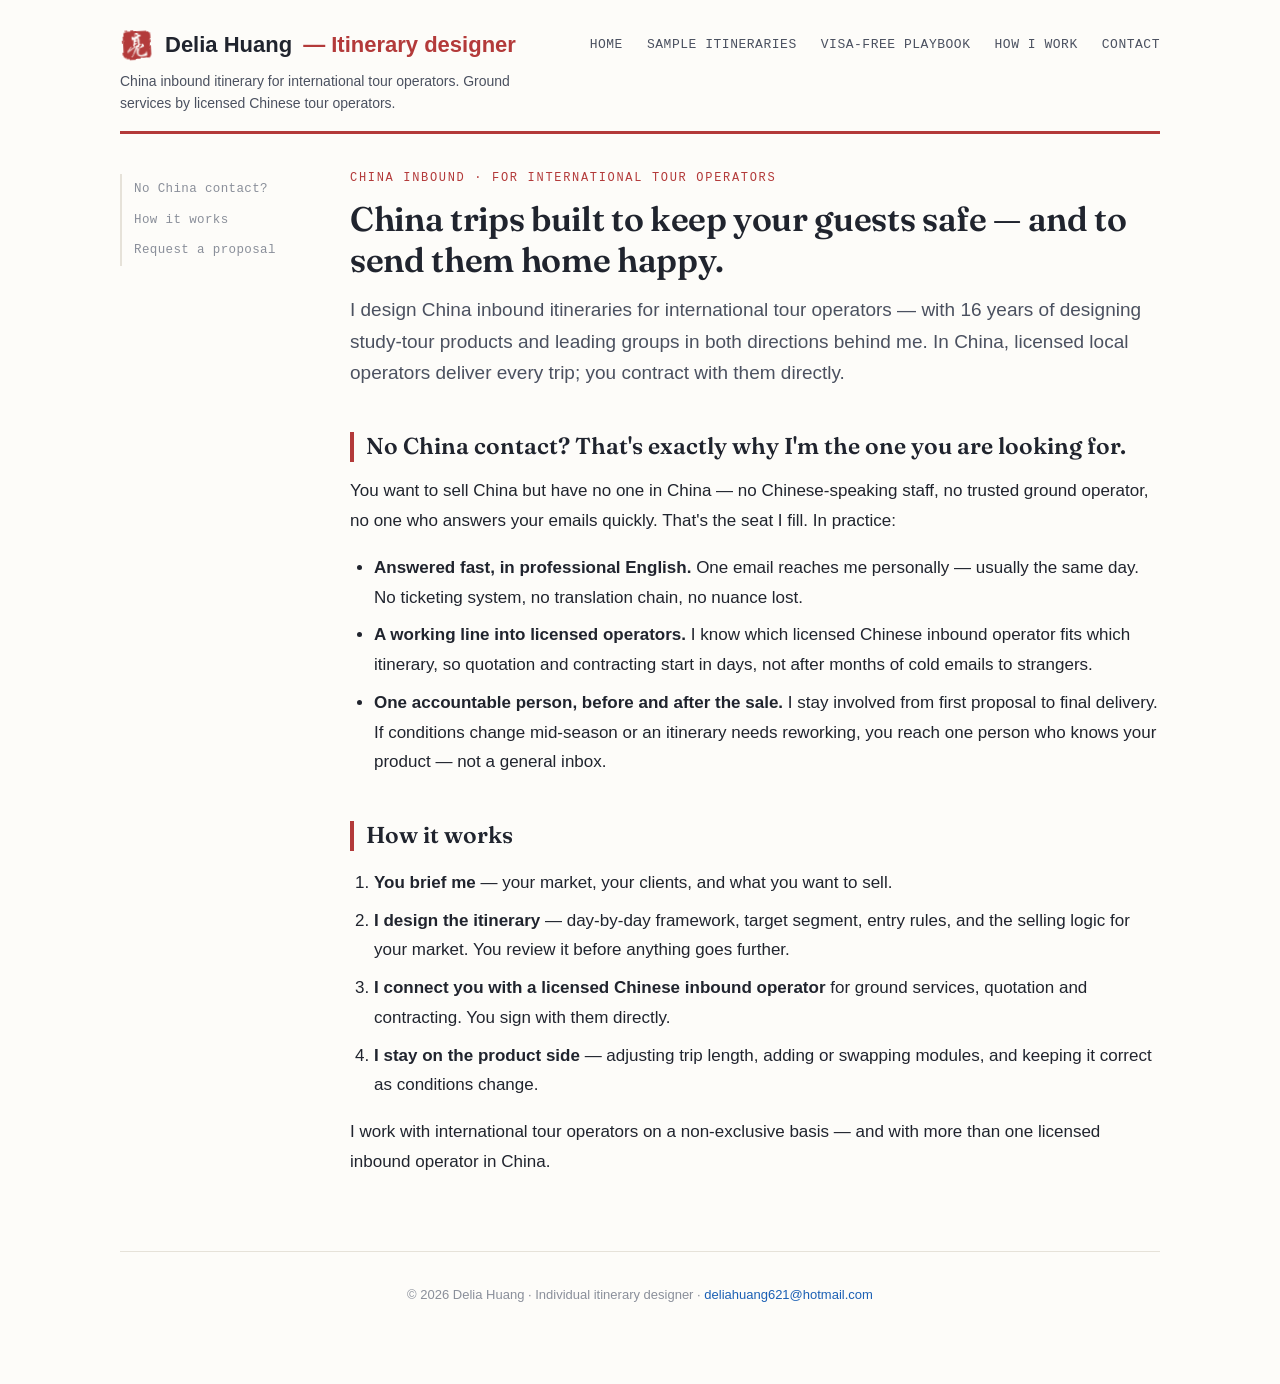
==== commit 4e41b203: "Unify masthead, page width & footer site-wide; add Sample Itineraries page; drop Hainan detail page " ====
--- a/index.html
+++ b/index.html
@@ -4,7 +4,7 @@
 <meta charset="UTF-8">
 <meta name="viewport" content="width=device-width, initial-scale=1">
 <title>Delia Huang — China Inbound Itineraries | Visa-Free China Itinerary for International Tour Operators</title>
-<meta name="description" content="Visa-free China inbound itineraries for international tour operators — food journeys, heritage trips, photo circuits — designed by Delia Huang, 16 years designing and personally leading study-tour groups; ground services by licensed Chinese inbound operators. B2B only.">
+<meta name="description" content="Visa-free China inbound itineraries for international tour operators — food journeys, heritage trips — designed by Delia Huang, 16 years designing and personally leading study-tour groups; ground services by licensed Chinese inbound operators. B2B only.">
 <meta property="og:title" content="Delia Huang — China Inbound Itineraries">
 <meta property="og:description" content="Visa-free-ready China itineraries for international tour operators. Food journeys, heritage trips — every entry-rule claim linked to official NIA sources.">
 <meta property="og:type" content="website">
@@ -24,82 +24,43 @@
   }
 }
 </script>
+<link rel="preconnect" href="https://fonts.googleapis.com">
+<link rel="preconnect" href="https://fonts.gstatic.com" crossorigin>
+<link href="https://fonts.googleapis.com/css2?family=Fraunces:opsz,wght@9..144,500;9..144,600&family=IBM+Plex+Mono:wght@400;600&display=swap" rel="stylesheet">
 <link rel="stylesheet" href="styles.css">
 </head>
-<body>
+<body id="top" class="has-sidenav">
 <header class="site-header">
-  <div class="brand"><a href="index.html">Delia Huang <span class="accent">— China Inbound Itineraries</span></a></div>
-  <div class="tagline">China inbound itineraries for international tour operators. Designed by Delia Huang; ground services by licensed Chinese tour operators. B2B only.</div>
+  <div class="brand-block">
+<div class="brand"><a href="index.html"><span class="chop" aria-hidden="true"><svg viewBox="0 0 48 48" width="30" height="30" role="img"><defs><filter id="chopBody" x="-30%" y="-30%" width="160%" height="160%"><feTurbulence type="fractalNoise" baseFrequency="0.085" numOctaves="4" seed="7" result="n"/><feDisplacementMap in="SourceGraphic" in2="n" scale="5.5"/></filter><filter id="chopChar" x="-20%" y="-20%" width="140%" height="140%"><feTurbulence type="fractalNoise" baseFrequency="0.32" numOctaves="3" seed="3" result="n"/><feDisplacementMap in="SourceGraphic" in2="n" scale="1.5"/></filter></defs><g filter="url(#chopBody)"><rect x="4.5" y="4.5" width="39" height="39" rx="6.5" fill="#b33a3a"/></g><image href="chop-liang.png" x="10.2" y="7" width="27.6" height="34" preserveAspectRatio="xMidYMid meet" filter="url(#chopChar)"/></svg></span>Delia Huang <span class="accent">— Itinerary designer</span></a></div>
+  <div class="tagline">China inbound itinerary for international tour operators. Ground services by licensed Chinese tour operators.</div>
+</div>
   <nav class="site-nav">
     <a href="index.html">Home</a>
+    <a href="itineraries.html">Sample Itineraries</a>
     <a href="visa-free-playbook.html">Visa-Free Playbook</a>
     <a href="about.html">How I Work</a>
     <a href="contact.html">Contact</a>
   </nav>
 </header>
+<div class="page-body">
+  <nav class="side-nav">
+    <a href="#no-china-contact">No China contact?</a>
+    <a href="#how-it-works">How it works</a>
+    <a href="contact.html">Request a proposal</a>
+  </nav>
+  <main>
+
+<p class="eyebrow">China inbound · for international tour operators</p>
 
 <h1>China trips built to keep your guests safe — and to send them home happy.</h1>
 <p class="lede">I design China inbound itineraries for international tour operators — with 16 years of
 designing study-tour products and leading groups in both directions behind me. In China, licensed local
 operators deliver every trip; you contract with them directly.</p>
 
-<h2>The Visa-Free Playbook <span class="badge verified">Official-source verified</span></h2>
-<p>Which of your source markets can travel to China visa-free, for how long, and through which ports?
-The Visa-Free Playbook maps all five current policies — a unilateral 30-day waiver (50 countries),
-240-hour transit (57 countries, including the US, Canada and Mexico), Hainan 30-day (61 countries), and
-two Hong Kong / Macao group policies with <strong>no nationality restriction</strong> — with every claim
-linked to its official source.</p>
-<p><a href="visa-free-playbook.html"><strong>Read the Visa-Free Playbook →</strong></a></p>
-
-<h2>Itineraries <span class="badge soon">Full proposals on request</span></h2>
-<p>Each concept is a day-by-day itinerary: the named, bookable components are identified, and anything not yet
-confirmed with the ground operator is marked as a placeholder — no invented prices, no unverified hotels.</p>
-
-<div class="card-grid">
-  <div class="itinerary-card">
-    <div class="title">Hainan "Tech & Rainforest" Journey <span class="badge concept">Concept</span></div>
-    <div class="tagline">Space launch site, tropical rainforest fieldwork, the Free Trade Port boardroom — Hainan's three signature experiences in one visa-free journey, for families, adults and school groups.</div>
-    <div class="facts"><span>12–14 days</span><span>Visa-free for 61 C-list countries including the US (all ages)</span><span>Hainan 30-day policy</span></div>
-  </div>
-  <div class="itinerary-card">
-    <div class="title">"Spicy China" Food & Craft Journey <span class="badge concept">Concept</span></div>
-    <div class="tagline">Hotpot base built from scratch, Pu'er tea pressed at origin, Yunnan coffee straight from the farm — a 10–12-day taste-crossing of southwest China.</div>
-    <div class="facts"><span>10–12 days</span><span>AU/UK 30-day waiver; US/CA/MX 240-h transit</span><span>Sichuan–Chongqing–Yunnan</span></div>
-  </div>
-  <div class="itinerary-card">
-    <div class="title">Greater Bay Area "Tech Corridor + Engineering Wonders" Journey <span class="badge concept">Concept</span></div>
-    <div class="tagline">Drone programming in Shenzhen, the Hong Kong-Zhuhai-Macao Bridge from the deck, wing chun in Foshan — an all-ages tech journey with three visa layers: 30-day waiver (50 countries), 240-hour transit (57 including US/CA/MX, adults) and a 6-day version with no nationality restriction. School study-tour version available.</div>
-    <div class="facts"><span>13–14 days / 10-day / 6-day short</span><span>Visa layers by source market</span><span>Guangzhou–Shenzhen–Zhuhai</span></div>
-  </div>
-  <div class="itinerary-card">
-    <div class="title">"China for the Feed" Photo Circuit <span class="badge concept">Concept</span></div>
-    <div class="tagline">Seven scroll-stopping locations in 12 days, each with its own shot list — built for 18–30-year-old backpackers and content creators.</div>
-    <div class="facts"><span>12 days</span><span>Entry-level price band</span><span>Volume product, not margin product</span></div>
-  </div>
-  <div class="itinerary-card">
-    <div class="title">"Roots in Guangdong" Heritage Journey <span class="badge concept">Concept</span></div>
-    <div class="tagline">Kaiping Diaolou, UNESCO-listed qiaopi letters, the ancestral villages of overseas Chinatowns — an 8–9-day heritage journey for Chinese-descent adults, families and student groups.</div>
-    <div class="facts"><span>8–9 days</span><span>57 countries: 10-day visa-free transit</span><span>Guangdong (all-province)</span></div>
-  </div>
-  <div class="itinerary-card">
-    <div class="title">"Cradle of Cantonese Cuisine" <span class="badge concept">Concept</span></div>
-    <div class="tagline">Guangzhou yum cha, Shunde — a UNESCO Creative City of Gastronomy, Chaozhou gongfu tea — the source-region pilgrimage of Cantonese cuisine in 9–10 days.</div>
-    <div class="facts"><span>9–10 days</span><span>AU/UK 30-day waiver; MY/SG mutual waiver; US/CA/MX 240-h transit</span><span>Guangzhou–Shunde–Chaozhou</span></div>
-  </div>
-</div>
-
-<h2>How it works</h2>
-<ol>
-  <li><strong>You review the itinerary</strong> — day-by-day framework, target segment, entry rules, and the selling logic for your market.</li>
-  <li><strong>I connect you with a licensed Chinese inbound operator</strong> for ground services, quotation and contracting. You sign with them directly.</li>
-  <li><strong>I stay on the product side</strong> — tailoring the itinerary to your market, adjusting trip length, and keeping it correct as conditions change.</li>
-</ol>
-<p>I work with international tour operators on a non-exclusive basis — and with more than one licensed inbound operator in China.</p>
-
-<h2>No China contact? That's exactly who I work for.</h2>
-<p>The partners I work best with want to sell China but have no one in China: no Chinese-speaking
-staff, no trusted ground operator, and no appetite for emails that take days to answer. What you get is a
-person in China:</p>
+<h2 id="no-china-contact">No China contact? That's exactly why I'm the one you are looking for.</h2>
+<p>You want to sell China but have no one in China — no Chinese-speaking staff, no trusted ground
+operator, no one who answers your emails quickly. That's the seat I fill. In practice:</p>
 <ul>
 <li><strong>Answered fast, in professional English.</strong> One email reaches me personally — usually the same
 day. No ticketing system, no translation chain, no nuance lost.</li>
@@ -109,17 +70,31 @@
 mid-season or an itinerary needs reworking, you reach one person who knows your product — not a general
 inbox.</li>
 </ul>
+<h2 id="how-it-works">How it works</h2>
+<ol>
+  <li><strong>You brief me</strong> — your market, your clients, and what you want to sell.</li>
+  <li><strong>I design the itinerary</strong> — day-by-day framework, target segment, entry rules, and the selling logic for your market. You review it before anything goes further.</li>
+  <li><strong>I connect you with a licensed Chinese inbound operator</strong> for ground services, quotation and contracting. You sign with them directly.</li>
+  <li><strong>I stay on the product side</strong> — adjusting trip length, adding or swapping modules, and keeping it correct as conditions change.</li>
+</ol>
+<p>I work with international tour operators on a non-exclusive basis — and with more than one licensed inbound operator in China.</p>
 
-<div class="cta-band">
-  <div class="cta-title">Request a full proposal</div>
-  <p>Detailed itinerary pages are coming soon. For now, send me the itinerary name and your source market — you'll
-  receive the complete day-by-day proposal, with entry requirements matched to your clients' nationalities.</p>
-  <p><strong><a href="mailto:deliahuang621@hotmail.com?subject=China%20itinerary%20proposal%20request">deliahuang621@hotmail.com</a></strong></p>
+
+
+  </main>
 </div>
-
 <footer class="site-footer">
-  <p>© 2026 Delia Huang · Individual itinerary designer · Concepts on this site are proposals; ground services and pricing are confirmed by licensed Chinese inbound tour operators before any sale.</p>
-  <p>Visa policies verified against National Immigration Administration of China sources, last checked 2026-10-01. Policies change — always re-verify before contracting.</p>
+  <p>© 2026 Delia Huang · Individual itinerary designer · <a href="mailto:deliahuang621@hotmail.com">deliahuang621@hotmail.com</a></p>
 </footer>
+<a href="#top" class="to-top" aria-label="Back to top"><span class="tt-btn">↑</span><span class="tt-label">Back to top</span></a>
+<script>
+(function () {
+  var b = document.querySelector('.to-top');
+  if (!b) return;
+  addEventListener('scroll', function () {
+    b.classList.toggle('show', scrollY > 500);
+  }, { passive: true });
+})();
+</script>
 </body>
 </html>
--- a/styles.css
+++ b/styles.css
@@ -1,54 +1,275 @@
-:root { color-scheme: light; }
+/* Delia Huang — China Inbound Itineraries
+   台账 × 印章：paper / ink / vermilion seal / jade verification */
+
+:root {
+  color-scheme: light;
+  --paper: #fdfcf9;
+  --paper-deep: #f6f3ec;
+  --ink: #20242e;
+  --ink-soft: #4b5160;
+  --mist: #8a8f9a;
+  --vermilion: #b33a3a;
+  --vermilion-deep: #8f2b2b;
+  --jade: #2e6b52;
+  --hairline: #e6e2d9;
+  --stamp-border: #c47070;
+}
+
 * { box-sizing: border-box; }
+
+html { scroll-behavior: smooth; }
+
 body {
-  max-width: 820px; margin: 0 auto; padding: 24px 20px 64px;
+  max-width: 1080px; margin: 0 auto; padding: 28px 20px 64px;
   font-family: -apple-system, "Segoe UI", Roboto, "Helvetica Neue", Arial, sans-serif;
-  font-size: 17px; line-height: 1.8; color: #24292f; background: #fff;
-}
+  font-size: 17px; line-height: 1.75; color: var(--ink); background: var(--paper);
+  -webkit-font-smoothing: antialiased;
+}
+
 a { color: #1a5fb4; text-decoration: none; }
 a:hover { text-decoration: underline; }
-.site-header { border-bottom: 3px solid #b33a3a; padding-bottom: 14px; margin-bottom: 28px; }
-.site-header .brand { font-size: 22px; font-weight: 700; }
-.site-header .brand a { color: #24292f; }
-.site-header .brand .accent { color: #b33a3a; }
-.site-header .tagline { color: #57606a; font-size: 14px; margin-top: 4px; }
-.site-nav { margin-top: 10px; font-size: 15px; }
-.site-nav a { margin-right: 16px; }
-h1 { font-size: 28px; line-height: 1.35; margin: 0 0 10px; }
-h2 { font-size: 21px; margin: 38px 0 12px; border-left: 4px solid #b33a3a; padding-left: 10px; }
+a:focus-visible, button:focus-visible, input:focus-visible {
+  outline: 2px solid var(--vermilion); outline-offset: 2px; border-radius: 2px;
+}
+
+/* ---------- header：经典报头，左品牌右横排导航（同行基线） ---------- */
+.site-header {
+  border-bottom: 3px solid var(--vermilion); padding-bottom: 16px; margin-bottom: 34px;
+  display: flex; justify-content: space-between; align-items: flex-start;
+  gap: 16px 32px; flex-wrap: wrap;
+}
+.site-header .brand-block { min-width: 0; flex: 1 1 360px; }
+.site-header .brand { font-size: 22px; font-weight: 700; line-height: 1.4; }
+.site-header .brand a {
+  color: var(--ink); display: flex; align-items: center; gap: 11px;
+  flex-wrap: nowrap; white-space: nowrap;
+}
+.site-header .brand a:hover { text-decoration: none; }
+.site-header .brand .accent { color: var(--vermilion); }
+.site-header .tagline {
+  color: var(--ink-soft); font-size: 14px; margin-top: 8px; max-width: 62ch; line-height: 1.6;
+}
+.site-nav {
+  margin-top: 6px; padding: 0;
+  display: flex; flex-wrap: wrap; justify-content: flex-end; align-items: baseline; gap: 6px 24px;
+  flex: 0 1 auto;
+}
+.site-nav a {
+  color: var(--ink-soft);
+  font-family: ui-monospace, "SF Mono", SFMono-Regular, Menlo, Consolas, monospace;
+  font-size: 13px; letter-spacing: .04em; text-transform: uppercase; margin-right: 0;
+}
+.site-nav a:hover { color: var(--vermilion); text-decoration: none; }
+@media (max-width: 640px) {
+  .site-nav { flex-basis: 100%; justify-content: flex-start; margin-top: 0; }
+  .site-header .brand { font-size: 17px; }
+  .chop svg { width: 26px; height: 26px; }
+}
+
+/* 名章：白文石章（SVG 石刻滤镜），微斜，悬停转正；悬于栏外如押角章 */
+.chop {
+  display: inline-block; flex: 0 0 auto; transform: rotate(-3deg);
+  margin-right: 0; vertical-align: 0; line-height: 0;
+}
+.chop svg { display: block; width: 34px; height: 34px; }
+a:hover .chop { transform: rotate(0deg); }
+
+/* ---------- type ---------- */
+h1 {
+  font-family: "Fraunces", "Iowan Old Style", Georgia, "Times New Roman", serif;
+  font-weight: 600; font-size: 34px; line-height: 1.2; letter-spacing: -0.01em;
+  margin: 0 0 14px; color: var(--ink);
+}
+h2 {
+  font-family: "Fraunces", "Iowan Old Style", Georgia, serif;
+  font-weight: 600; font-size: 23px; line-height: 1.3;
+  margin: 44px 0 14px; padding-left: 12px;
+  border-left: 4px solid var(--vermilion);
+}
 h3 { font-size: 18px; margin: 28px 0 10px; }
+
+.eyebrow {
+  font-family: ui-monospace, "SF Mono", SFMono-Regular, Menlo, Consolas, monospace;
+  font-size: 12px; letter-spacing: .14em; text-transform: uppercase;
+  color: var(--vermilion); margin: 0 0 10px;
+}
+
 p { margin: 14px 0; }
 ul, ol { padding-left: 24px; }
 li { margin: 8px 0; }
-blockquote { margin: 16px 0; padding: 8px 16px; border-left: 4px solid #d0d7de; color: #57606a; background: #f6f8fa; }
+
+blockquote { margin: 16px 0; padding: 8px 16px; border-left: 4px solid var(--hairline); color: var(--ink-soft); background: var(--paper-deep); }
 blockquote p { margin: 6px 0; }
-table { border-collapse: collapse; width: 100%; margin: 18px 0; font-size: 15px; display: block; overflow-x: auto; }
-th, td { border: 1px solid #d0d7de; padding: 8px 10px; text-align: left; vertical-align: top; }
-th { background: #f6f8fa; }
-hr { border: none; border-top: 1px solid #d0d7de; margin: 32px 0; }
-.meta { color: #57606a; font-size: 14px; margin: 4px 0 20px; }
-.lede { font-size: 19px; color: #424a53; }
-.badge { display: inline-block; font-size: 13px; border-radius: 4px; padding: 1px 8px; margin-right: 6px; }
-.badge.concept { background: #fff8c5; color: #7d4e00; }
-.badge.verified { background: #dafbe1; color: #116329; }
-.badge.soon { background: #ddf4ff; color: #0969da; }
+
+/* ---------- ledger tables（行程分户账） ---------- */
+table { border-collapse: collapse; width: 100%; margin: 20px 0; font-size: 15px; display: block; overflow-x: auto; }
+th, td { border: 1px solid var(--hairline); padding: 9px 12px; text-align: left; vertical-align: top; }
+th {
+  background: var(--paper-deep); color: var(--ink-soft);
+  font-family: ui-monospace, "SF Mono", SFMono-Regular, Menlo, Consolas, monospace;
+  font-size: 12px; letter-spacing: .1em; text-transform: uppercase; font-weight: 600;
+}
+td:first-child {
+  font-family: ui-monospace, "SF Mono", SFMono-Regular, Menlo, Consolas, monospace;
+  font-size: 13px; color: var(--vermilion); white-space: nowrap; font-weight: 600;
+}
+
+hr { border: none; border-top: 1px solid var(--hairline); margin: 32px 0; }
+
+/* ---------- stamps & badges（验讫章体系） ---------- */
+.badge {
+  display: inline-block; font-size: 12px; border-radius: 3px; padding: 1px 8px; margin-right: 6px;
+  font-family: ui-monospace, "SF Mono", SFMono-Regular, Menlo, Consolas, monospace;
+  letter-spacing: .08em; text-transform: uppercase; font-weight: 600;
+}
+/* Sample = 入境验讫章：红虚线框、微旋转 */
+.badge.sample {
+  background: transparent; color: var(--vermilion);
+  border: 1.5px dashed var(--stamp-border); border-radius: 3px;
+  transform: rotate(-1.5deg); padding: 1px 9px;
+}
+.badge.verified { background: #e3f2ea; color: var(--jade); }
+.badge.soon { background: #e3eef8; color: #1a5fb4; }
+
+/* ---------- cards ---------- */
 .card-grid { display: grid; grid-template-columns: repeat(auto-fill, minmax(340px, 1fr)); gap: 16px; margin: 20px 0; }
-.itinerary-card { border: 1px solid #d0d7de; border-radius: 10px; padding: 16px 18px; }
+.itinerary-card { border: 1px solid var(--hairline); border-radius: 8px; padding: 18px 20px; background: #fff; }
 .itinerary-card .title { font-size: 18px; font-weight: 700; margin-bottom: 4px; }
-.itinerary-card .tagline { color: #57606a; font-size: 15px; margin: 4px 0; }
-.itinerary-card .facts { font-size: 14px; color: #424a53; margin-top: 8px; }
+.itinerary-card .tagline { color: var(--ink-soft); font-size: 15px; margin: 4px 0; }
+.itinerary-card .facts { font-size: 14px; color: var(--ink-soft); margin-top: 10px; }
 .itinerary-card .facts span { display: inline-block; margin-right: 12px; }
-.cta-band { margin: 36px 0; padding: 24px; border: 2px solid #b33a3a; border-radius: 10px; background: #fdf6f6; }
-.cta-band .cta-title { font-size: 20px; font-weight: 700; margin-bottom: 6px; }
+
+/* ---------- CTA（朱印横幅） ---------- */
+.cta-band {
+  margin: 40px 0; padding: 26px 28px;
+  border: 2px solid var(--vermilion); border-radius: 8px;
+  background: linear-gradient(180deg, #fdf7f4 0%, #faf1ec 100%);
+}
+.cta-band .cta-title {
+  font-family: "Fraunces", "Iowan Old Style", Georgia, serif;
+  font-size: 22px; font-weight: 600; margin-bottom: 8px;
+}
 .cta-band p { margin: 8px 0; }
-.faq-item { border: 1px solid #d0d7de; border-radius: 8px; padding: 4px 18px 14px; margin: 16px 0; }
-.faq-item h2 { border-left: none; padding-left: 0; margin: 14px 0 8px; font-size: 19px; }
-.faq-source { font-size: 14px; color: #57606a; margin: 8px 0 0; }
-.callout { margin: 18px 0; padding: 14px 18px; border-radius: 8px; background: #fff8c5; border: 1px solid #eac54f; font-size: 15px; }
-.callout.red { background: #ffebe9; border-color: #ff8182; }
-.signature { margin-top: 40px; padding-top: 16px; border-top: 1px solid #d0d7de; color: #57606a; }
-.site-footer { margin-top: 56px; padding-top: 16px; border-top: 1px solid #d0d7de; color: #8c959f; font-size: 13px; }
+.cta-band a { color: var(--vermilion); font-weight: 700; }
+
+/* ---------- FAQ / callout ---------- */
+.faq-item { border: 1px solid var(--hairline); border-radius: 8px; padding: 4px 18px 14px; margin: 16px 0; background: #fff; }
+.faq-item h2 { border-left: none; padding-left: 0; font-size: 19px; }
+.faq-source {
+  font-size: 13px; color: var(--mist); margin: 8px 0 0;
+  font-family: ui-monospace, "SF Mono", SFMono-Regular, Menlo, Consolas, monospace;
+}
+.callout { margin: 18px 0; padding: 14px 18px; border-radius: 8px; background: #faf3d7; border: 1px solid #e3cf7a; font-size: 15px; }
+.callout.red { background: #faeceb; border-color: #dba3a3; }
+
+/* ---------- meta / lede / signature ---------- */
+.meta { color: var(--mist); font-size: 14px; margin: 4px 0 20px; }
+.lede { font-size: 19px; color: var(--ink-soft); line-height: 1.65; }
+.signature { margin-top: 40px; padding-top: 16px; border-top: 1px solid var(--hairline); color: var(--mist); }
+
+/* ---------- facts（mono 事实条） ---------- */
+.facts span {
+  font-family: ui-monospace, "SF Mono", SFMono-Regular, Menlo, Consolas, monospace;
+  font-size: 13px; letter-spacing: .02em;
+}
+
+/* ---------- footer ---------- */
+.site-footer { margin-top: 60px; padding-top: 18px; border-top: 1px solid var(--hairline); color: var(--mist); font-size: 13px; text-align: center; }
+
+/* ---------- responsive ---------- */
 @media (max-width: 640px) {
   body { font-size: 16px; }
   .card-grid { grid-template-columns: 1fr; }
-}
+  h1 { font-size: 27px; }
+}
+
+/* ---------- 左侧章节导航（长页台账索引） ---------- */
+.page-body { display: flex; gap: 40px; align-items: flex-start; }
+.page-body main.narrow { max-width: 780px; margin: 0 auto; }
+.side-nav { position: sticky; top: 24px; flex: 0 0 190px; font-size: 14px; padding-top: 6px; }
+.side-nav a {
+  display: block; padding: 6px 0 6px 12px; color: var(--mist);
+  border-left: 2px solid var(--hairline);
+  font-family: ui-monospace, "SF Mono", SFMono-Regular, Menlo, Consolas, monospace;
+  font-size: 12.5px; letter-spacing: .03em; line-height: 1.5;
+}
+.side-nav a:hover { color: var(--vermilion); border-left-color: var(--vermilion); text-decoration: none; }
+.page-body main { flex: 1; min-width: 0; }
+[id] { scroll-margin-top: 20px; }
+@media (max-width: 900px) {
+  .page-body { display: block; }
+  .side-nav { display: none; }
+  body { max-width: 820px; }
+}
+
+/* ---------- 自选超市：模块清单 + 询价面板 ---------- */
+.mod-list { list-style: none; padding-left: 0; }
+.mod-list li { margin: 8px 0; }
+.mod-list label {
+  display: block; padding: 10px 14px; border: 1px solid var(--hairline); border-radius: 6px;
+  cursor: pointer; font-size: 15px; background: #fff; transition: border-color .15s ease, background .15s ease;
+}
+.mod-list label:hover { border-color: var(--stamp-border); }
+.mod-list input[type="checkbox"] { margin-right: 10px; accent-color: var(--vermilion); }
+.mod-list input[type="checkbox"]:checked + strong { color: var(--vermilion); }
+
+.inquiry-panel {
+  margin: 22px 0; padding: 24px;
+  border: 2px solid var(--vermilion); border-radius: 8px;
+  background: linear-gradient(180deg, #fdf7f4 0%, #faf1ec 100%);
+}
+.inquiry-panel #sel-summary ul { margin: 8px 0; }
+.inquiry-panel #sel-summary li { font-size: 14px; }
+
+.form-grid { display: grid; grid-template-columns: 1fr 1fr; gap: 14px 18px; margin: 18px 0; }
+.form-grid label {
+  font-size: 13px; color: var(--ink-soft);
+  font-family: ui-monospace, "SF Mono", SFMono-Regular, Menlo, Consolas, monospace;
+  letter-spacing: .05em; text-transform: uppercase;
+}
+.form-grid input {
+  width: 100%; margin-top: 6px; padding: 9px 12px; border: 1px solid var(--hairline); border-radius: 5px;
+  font-size: 15px; font-family: inherit; box-sizing: border-box; background: #fff;
+}
+.form-grid input:focus { outline: 2px solid var(--vermilion); outline-offset: -1px; }
+.req { color: var(--vermilion); }
+.form-error { color: var(--vermilion); font-size: 14px; font-weight: 600; }
+
+.send-btn {
+  background: var(--vermilion); color: var(--paper); border: none; border-radius: 6px;
+  padding: 13px 26px; font-size: 16px; font-family: inherit; font-weight: 600;
+  cursor: pointer; letter-spacing: .02em;
+  transition: background .15s ease, transform .1s ease;
+}
+.send-btn:hover { background: var(--vermilion-deep); }
+.send-btn:active { transform: translateY(1px); }
+
+@media (max-width: 640px) { .form-grid { grid-template-columns: 1fr; } }
+
+@media (prefers-reduced-motion: reduce) {
+  html { scroll-behavior: auto; }
+  .chop, .badge.sample, .mod-list label, .send-btn { transition: none; }
+}
+
+/* 回顶小印：滚动后浮现；方块 + 下方 Back to top 文字 */
+.to-top {
+  position: fixed; right: 32px; bottom: 48px; z-index: 10;
+  display: flex; flex-direction: column; align-items: center; gap: 6px;
+  text-decoration: none;
+  opacity: 0; pointer-events: none; transition: opacity .2s ease;
+}
+.to-top .tt-btn {
+  width: 40px; height: 40px; line-height: 40px; text-align: center;
+  background: var(--vermilion); color: var(--paper); border-radius: 5px; font-size: 20px;
+  transition: background .15s ease;
+}
+.to-top .tt-label {
+  font-family: ui-monospace, "SF Mono", SFMono-Regular, Menlo, Consolas, monospace;
+  font-size: 11px; letter-spacing: .08em; text-transform: uppercase; color: var(--ink-soft);
+}
+.to-top:hover { text-decoration: none; opacity: .95; }
+.to-top:hover .tt-btn { background: var(--vermilion-deep); }
+.to-top.show { opacity: .5; pointer-events: auto; }
+@media (prefers-reduced-motion: reduce) {
+  .to-top, .to-top .tt-btn { transition: none; }
+}
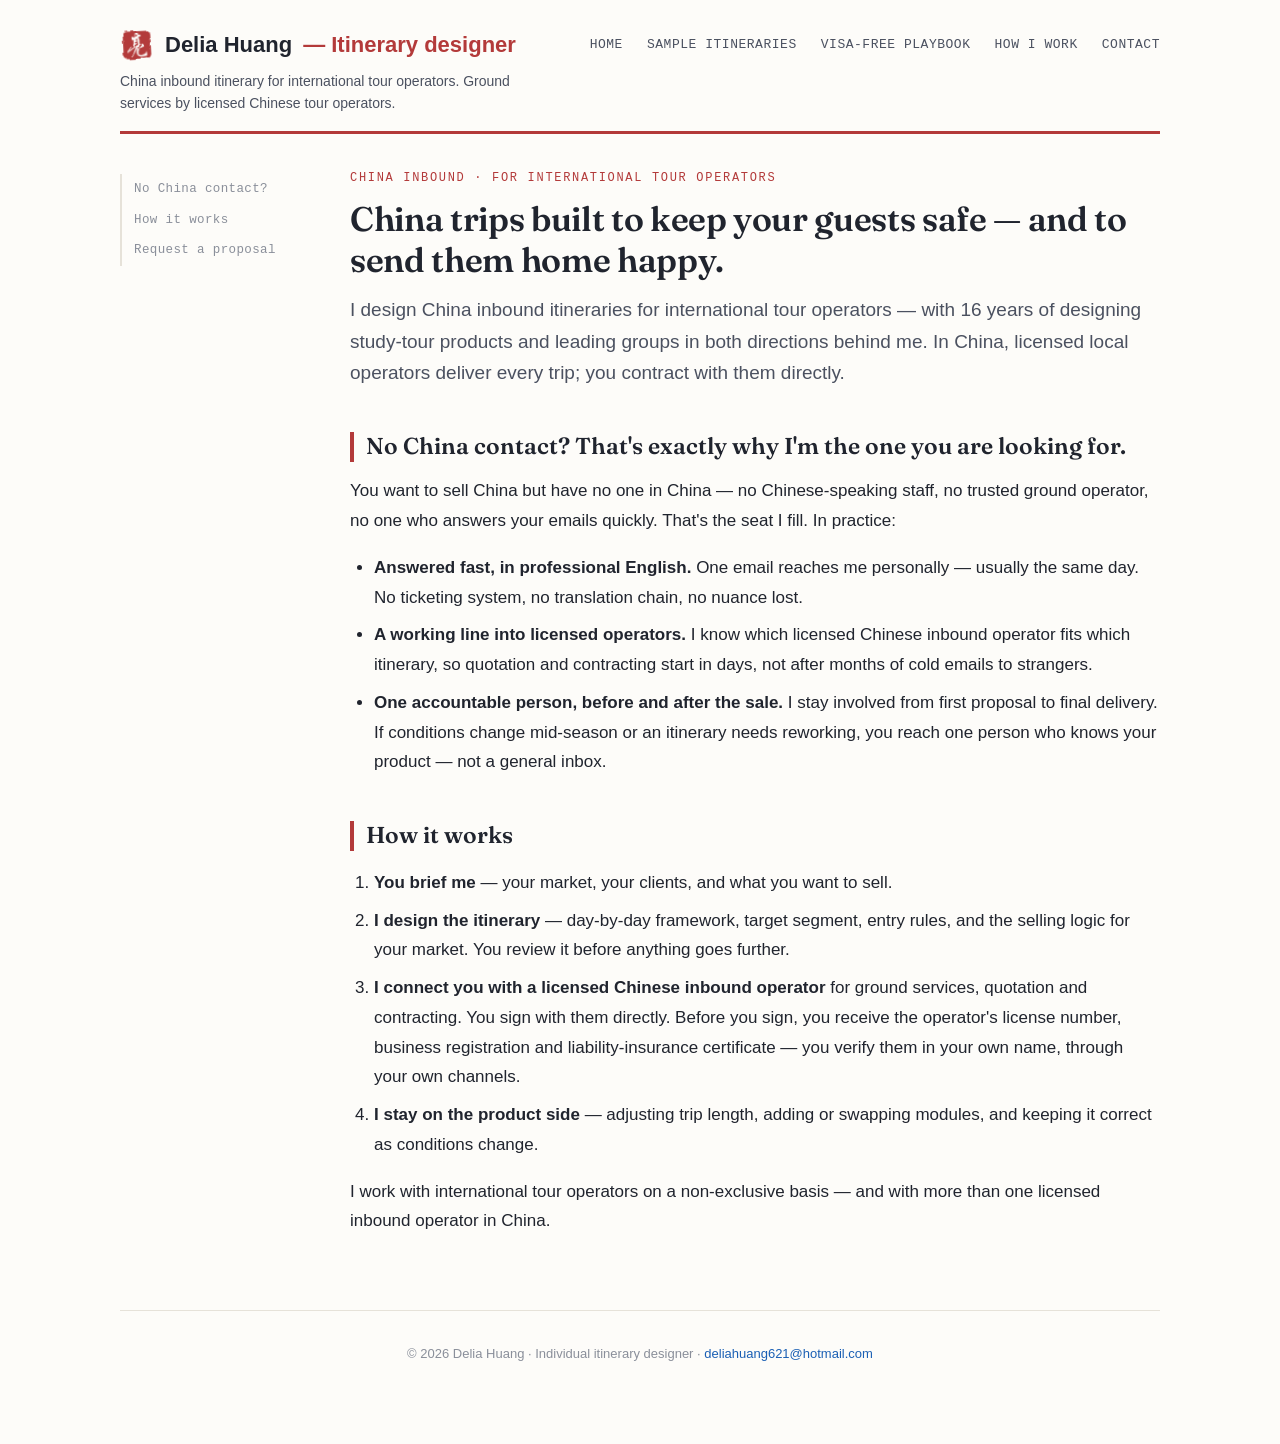
==== commit ecf5243f: "Add operator-verification promise to contracting steps Before signing, buyers receive the ground ope" ====
--- a/index.html
+++ b/index.html
@@ -74,7 +74,7 @@
 <ol>
   <li><strong>You brief me</strong> — your market, your clients, and what you want to sell.</li>
   <li><strong>I design the itinerary</strong> — day-by-day framework, target segment, entry rules, and the selling logic for your market. You review it before anything goes further.</li>
-  <li><strong>I connect you with a licensed Chinese inbound operator</strong> for ground services, quotation and contracting. You sign with them directly.</li>
+  <li><strong>I connect you with a licensed Chinese inbound operator</strong> for ground services, quotation and contracting. You sign with them directly. Before you sign, you receive the operator's license number, business registration and liability-insurance certificate — you verify them in your own name, through your own channels.</li>
   <li><strong>I stay on the product side</strong> — adjusting trip length, adding or swapping modules, and keeping it correct as conditions change.</li>
 </ol>
 <p>I work with international tour operators on a non-exclusive basis — and with more than one licensed inbound operator in China.</p>
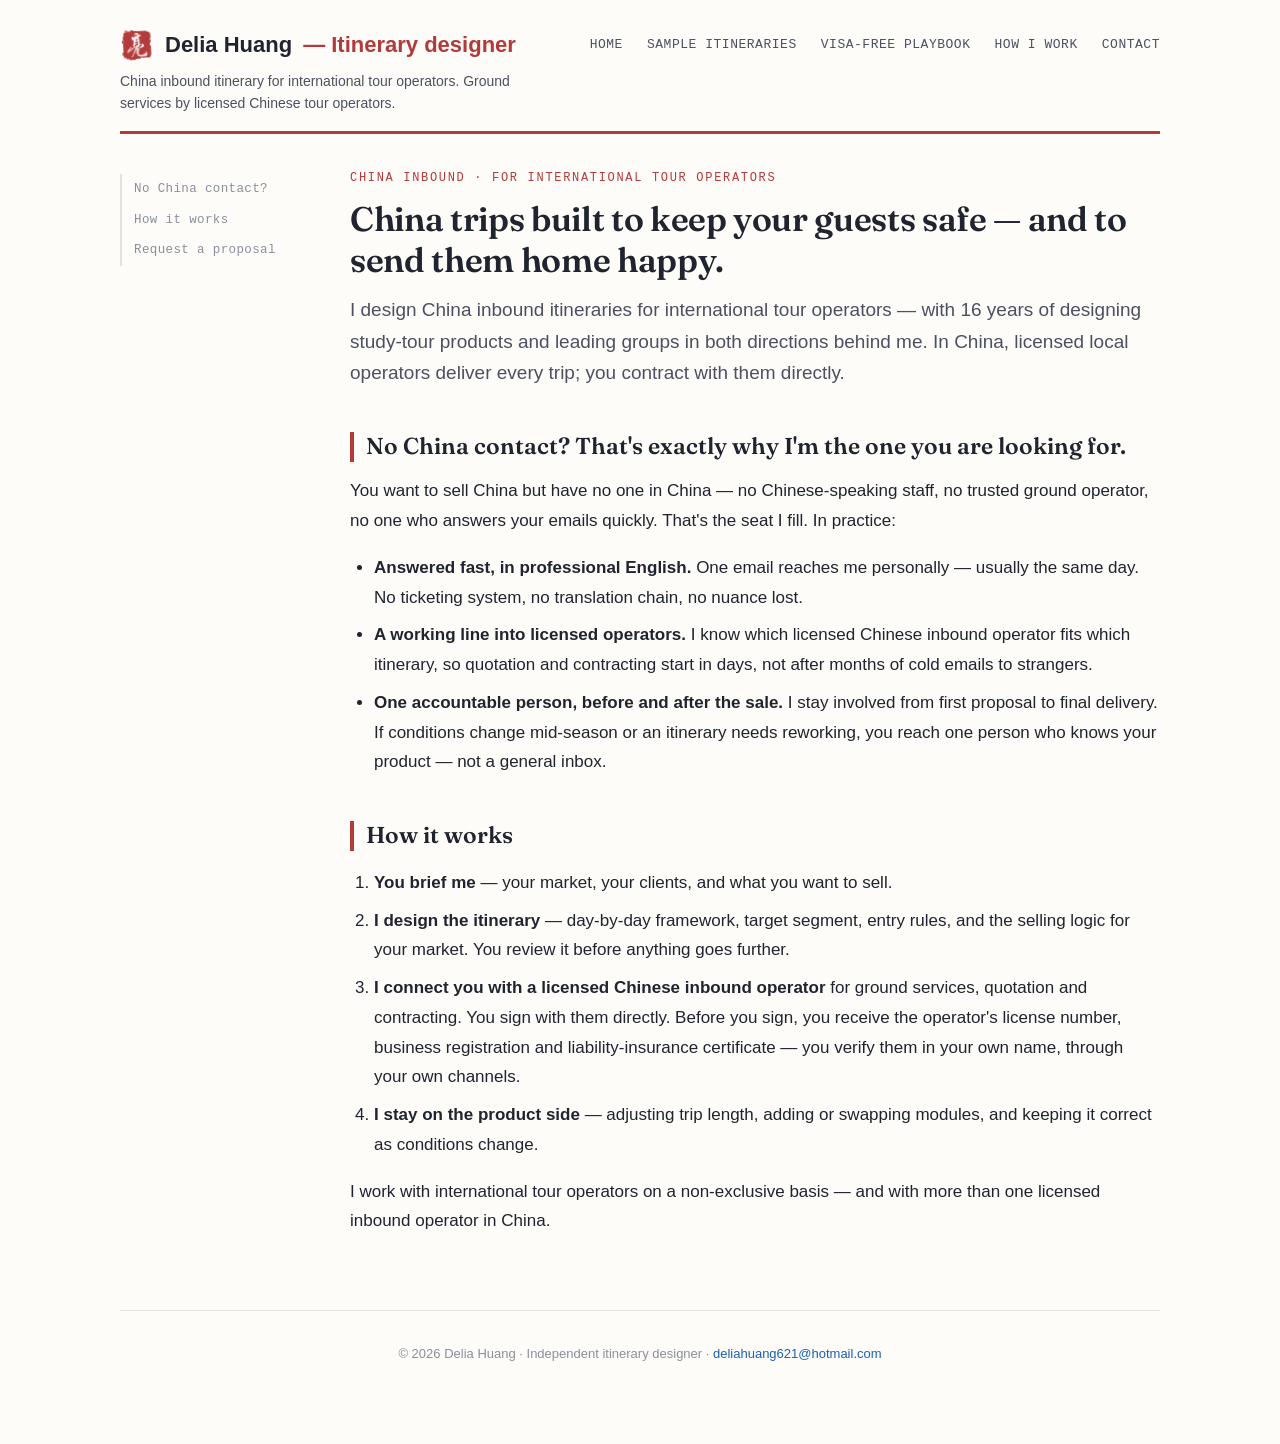
==== commit 1f4fe0f6: "Independent positioning + trust vocabulary site-wide - Footer/title: Individual → Independent itiner" ====
--- a/index.html
+++ b/index.html
@@ -84,7 +84,7 @@
   </main>
 </div>
 <footer class="site-footer">
-  <p>© 2026 Delia Huang · Individual itinerary designer · <a href="mailto:deliahuang621@hotmail.com">deliahuang621@hotmail.com</a></p>
+  <p>© 2026 Delia Huang · Independent itinerary designer · <a href="mailto:deliahuang621@hotmail.com">deliahuang621@hotmail.com</a></p>
 </footer>
 <a href="#top" class="to-top" aria-label="Back to top"><span class="tt-btn">↑</span><span class="tt-label">Back to top</span></a>
 <script>
